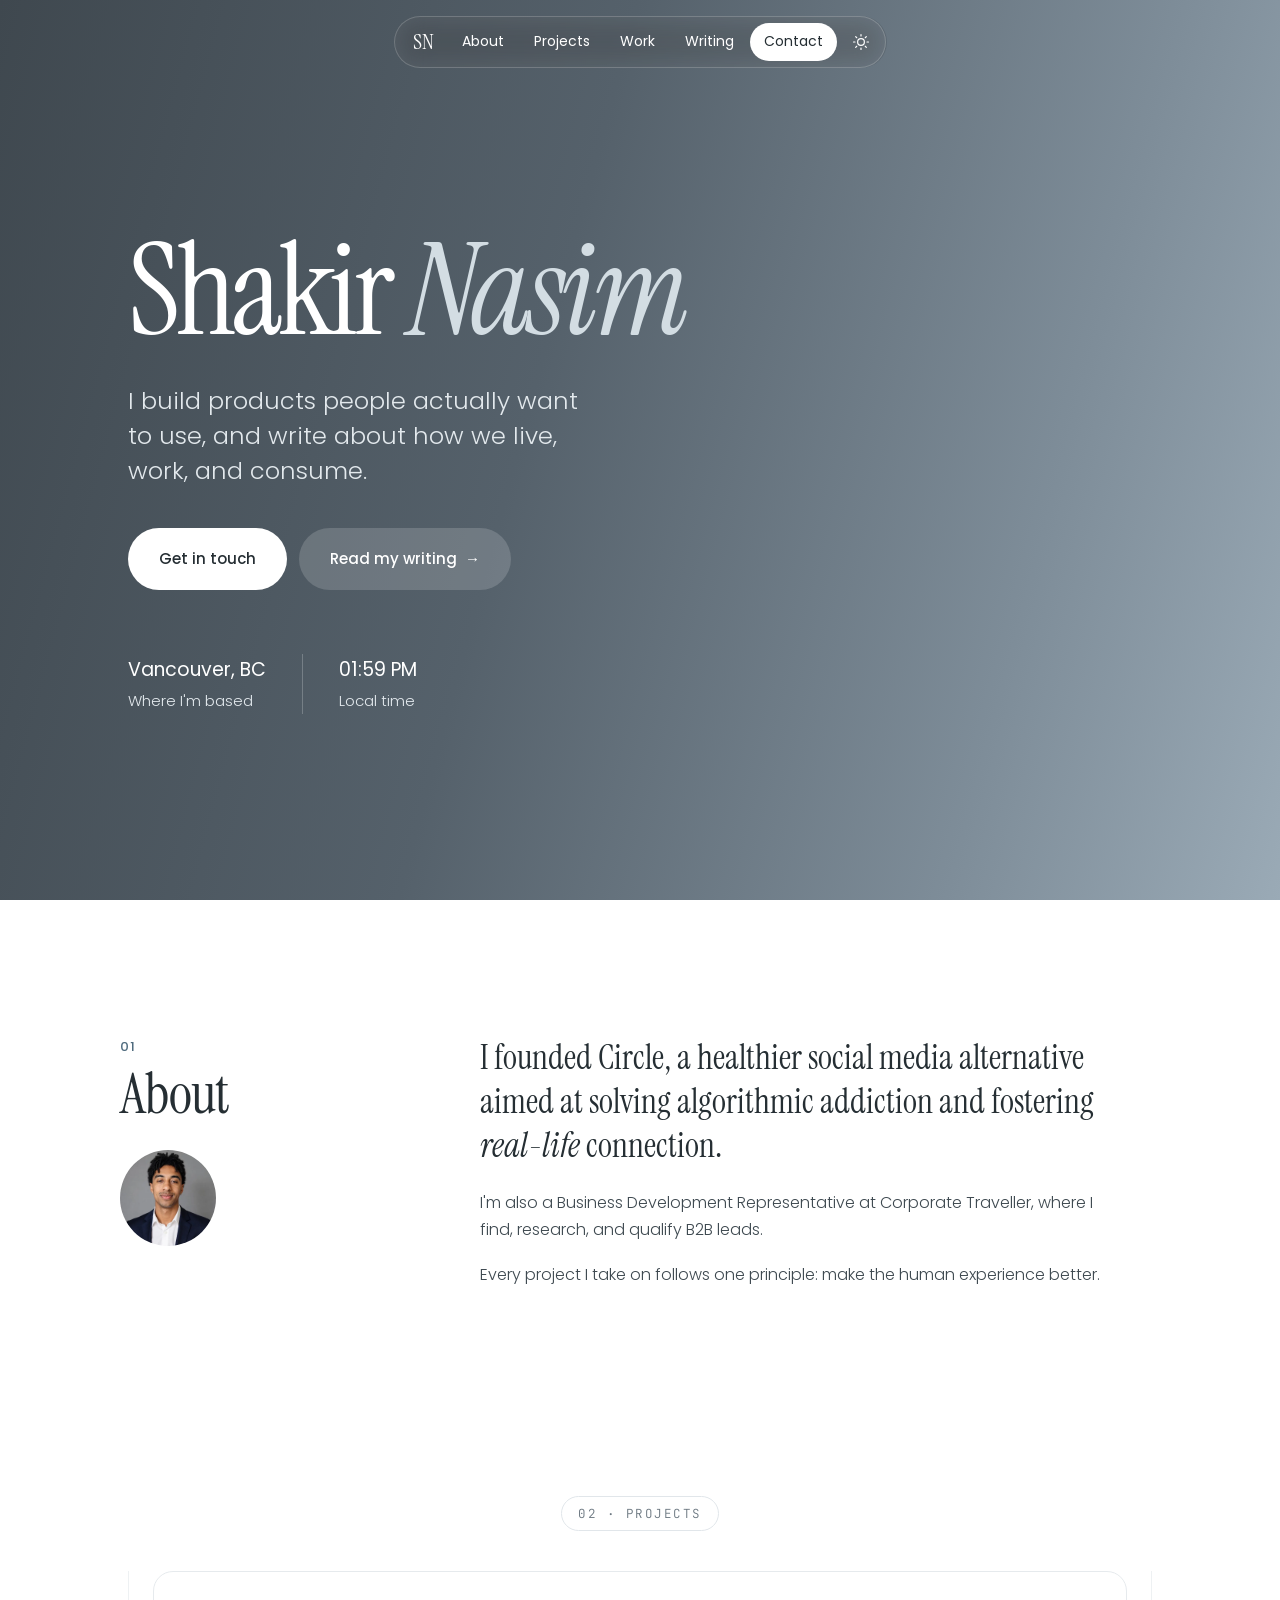
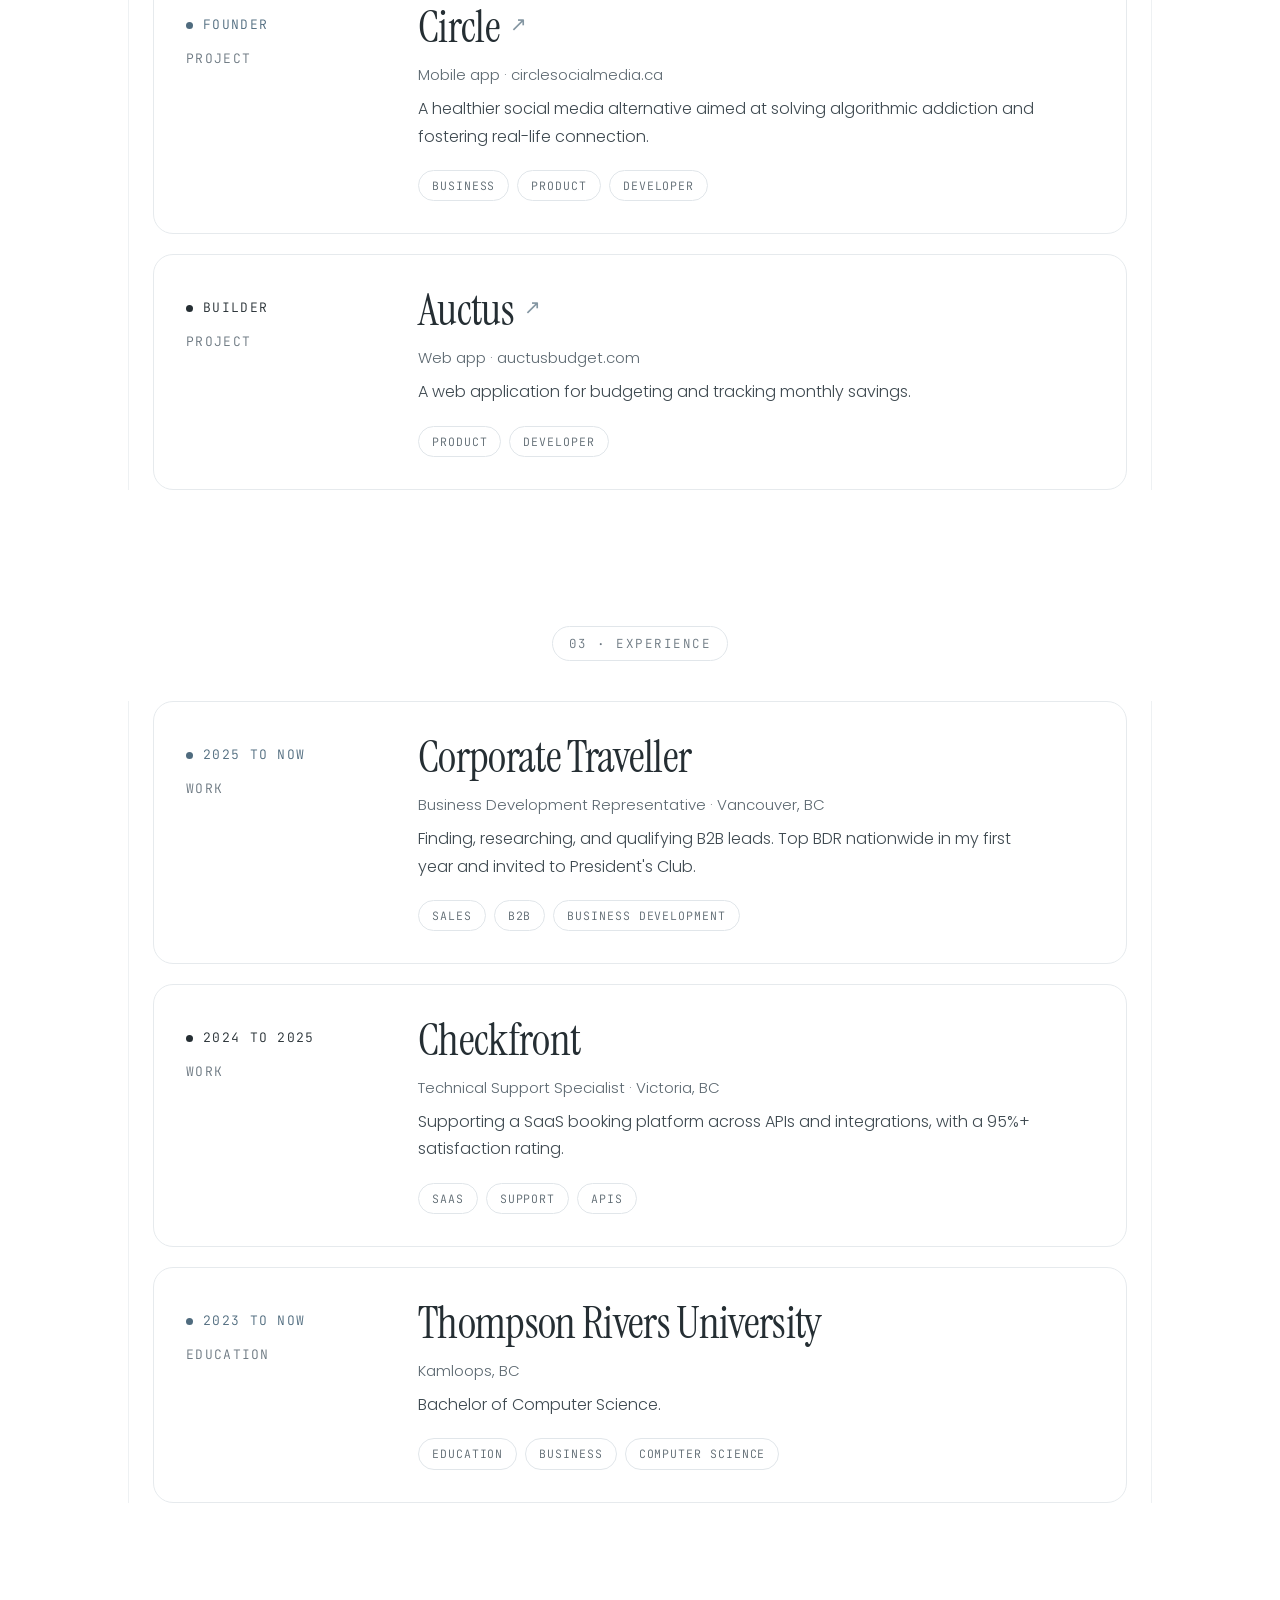
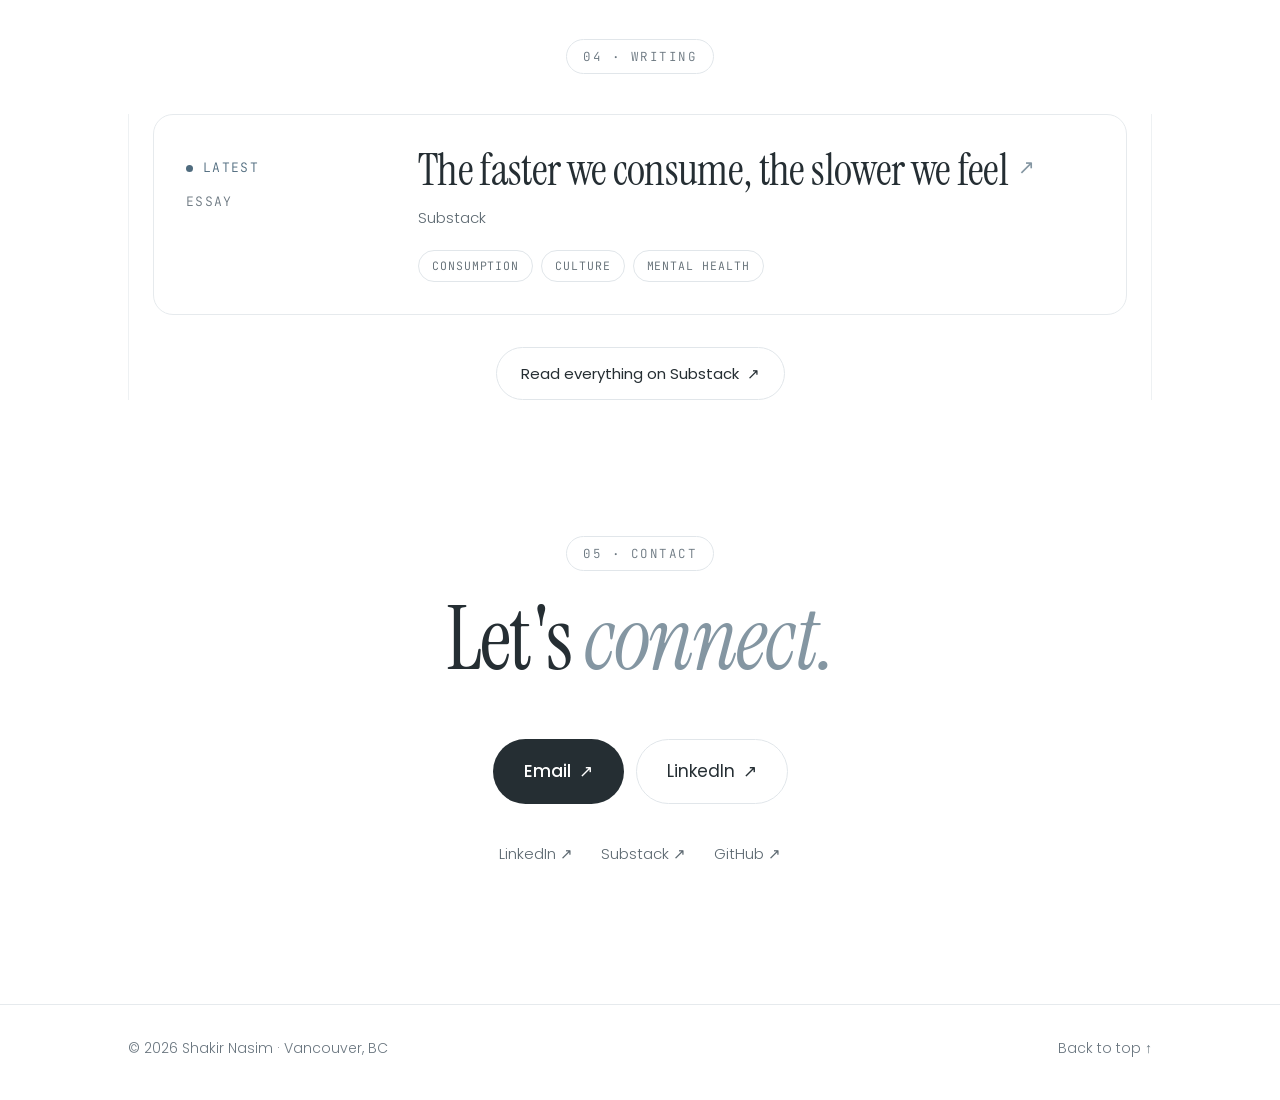
==== index.html @ 26e5ab6a "Restore original About layout and drop the Projects heading - About: small accent number, heading an" ====
<!doctype html>
<html lang="en">
<head>
  <meta charset="utf-8" />
  <meta name="viewport" content="width=device-width, initial-scale=1" />
  <title>Shakir Nasim</title>
  <meta name="description" content="Shakir Nasim — founder of Circle, based in Vancouver, BC. Building products, writing about modern life." />
  <meta name="theme-color" content="#3F484F" media="(prefers-color-scheme: light)" />
  <meta name="theme-color" content="#3F484F" media="(prefers-color-scheme: dark)" />
  <link rel="canonical" href="https://shakirnasim.com/" />

  <!-- Open Graph / social previews -->
  <meta property="og:type" content="website" />
  <meta property="og:url" content="https://shakirnasim.com/" />
  <meta property="og:title" content="Shakir Nasim" />
  <meta property="og:description" content="Founder of Circle, based in Vancouver, BC." />
  <meta property="og:image" content="https://shakirnasim.com/assets/shakir.jpg" />
  <meta name="twitter:card" content="summary" />

  <link rel="icon" href="favicon.svg" type="image/svg+xml" />
  <link rel="preconnect" href="https://fonts.googleapis.com" />
  <link rel="preconnect" href="https://fonts.gstatic.com" crossorigin />
  <link href="https://fonts.googleapis.com/css2?family=Instrument+Serif:ital@0;1&family=Poppins:wght@300;400;500;600&family=JetBrains+Mono:wght@400;500&display=swap" rel="stylesheet" />
  <link rel="stylesheet" href="styles.css?v=8" />

  <!-- Apply saved theme before paint to avoid a flash -->
  <script>
    try { var t = localStorage.getItem('theme'); if (t) document.documentElement.dataset.theme = t; } catch (e) {}
  </script>
</head>
<body>
  <a class="skip" href="#main">Skip to content</a>

  <header class="nav">
    <div class="nav__inner">
      <a class="nav__mark" href="#top" aria-label="Home">SN</a>
      <nav aria-label="Primary">
        <ul class="nav__links">
          <li><a href="#about">About</a></li>
          <li><a href="#projects">Projects</a></li>
          <li><a href="#work">Work</a></li>
          <li><a href="#writing">Writing</a></li>
          <li><a href="#contact">Contact</a></li>
        </ul>
      </nav>
      <button class="theme-toggle" type="button" aria-label="Toggle dark mode">
        <svg class="icon-sun" viewBox="0 0 24 24" aria-hidden="true"><circle cx="12" cy="12" r="4.5"/><path d="M12 2v2M12 20v2M4.9 4.9l1.4 1.4M17.7 17.7l1.4 1.4M2 12h2M20 12h2M4.9 19.1l1.4-1.4M17.7 6.3l1.4-1.4"/></svg>
        <svg class="icon-moon" viewBox="0 0 24 24" aria-hidden="true"><path d="M20.5 14.5A8.5 8.5 0 0 1 9.5 3.5a8.5 8.5 0 1 0 11 11Z"/></svg>
      </button>
    </div>
  </header>

  <main id="main">
    <!-- ───────────── Hero ───────────── -->
    <section class="hero" id="top">
      <div class="container">
        <h1 class="hero__title reveal">
          Shakir <em>Nasim</em>
        </h1>
        <p class="hero__lede reveal">
          I build products people actually want to use, and write about
          how we live, work, and consume.
        </p>
        <div class="hero__cta reveal">
          <a class="btn btn--hero" href="#contact">Get in touch</a>
          <a class="btn btn--hero-soft" href="#writing">Read my writing <span aria-hidden="true">→</span></a>
        </div>
        <dl class="stats reveal">
          <div class="stat">
            <dt class="stat__label">Where I'm based</dt>
            <dd class="stat__value">Vancouver, BC</dd>
          </div>
          <div class="stat">
            <dt class="stat__label">Local time</dt>
            <dd class="stat__value clock" data-tz="America/Vancouver">--:--</dd>
          </div>
        </dl>
      </div>
    </section>

    <!-- ───────────── About ───────────── -->
    <section class="section" id="about">
      <div class="container grid-2">
        <header class="section__head reveal">
          <span class="section__num">01</span>
          <h2 class="section__title">About</h2>
          <picture class="avatar">
            <source srcset="assets/shakir.webp" type="image/webp" />
            <img src="assets/shakir.jpg" width="500" height="500" alt="Portrait of Shakir Nasim" />
          </picture>
        </header>
        <div class="prose reveal">
          <p class="prose__lead">
            I founded Circle, a healthier social media alternative aimed at solving
            algorithmic addiction and fostering <em>real-life</em> connection.
          </p>
          <p>
            I'm also a Business Development Representative at Corporate Traveller,
            where I find, research, and qualify B2B leads.
          </p>
          <p>
            Every project I take on follows one principle: make the human
            experience better.
          </p>
        </div>
      </div>
    </section>

    <!-- ───────────── Projects ───────────── -->
    <section class="section" id="projects">
      <div class="container">
        <header class="section__top reveal">
          <span class="eyebrow">02 · Projects</span>
        </header>
        <ul class="rail cards">
          <li class="reveal">
            <a class="entry entry--link" href="https://circlesocialmedia.ca/" target="_blank" rel="noopener">
              <div class="entry__side">
                <span class="entry__mark is-current">Founder</span>
                <span class="entry__type">Project</span>
              </div>
              <div class="entry__main">
                <h3 class="entry__title">Circle <span class="entry__arrow" aria-hidden="true">↗</span></h3>
                <p class="entry__meta">Mobile app · circlesocialmedia.ca</p>
                <p class="entry__desc">A healthier social media alternative aimed at solving algorithmic addiction and fostering real-life connection.</p>
                <ul class="chips"><li>Business</li><li>Product</li><li>Developer</li></ul>
              </div>
            </a>
          </li>
          <li class="reveal">
            <a class="entry entry--link" href="https://auctusbudget.com/" target="_blank" rel="noopener">
              <div class="entry__side">
                <span class="entry__mark">Builder</span>
                <span class="entry__type">Project</span>
              </div>
              <div class="entry__main">
                <h3 class="entry__title">Auctus <span class="entry__arrow" aria-hidden="true">↗</span></h3>
                <p class="entry__meta">Web app · auctusbudget.com</p>
                <p class="entry__desc">A web application for budgeting and tracking monthly savings.</p>
                <ul class="chips"><li>Product</li><li>Developer</li></ul>
              </div>
            </a>
          </li>
        </ul>
      </div>
    </section>

    <!-- ───────────── Experience ───────────── -->
    <section class="section" id="work">
      <div class="container">
        <header class="section__top reveal">
          <span class="eyebrow">03 · Experience</span>
        </header>
        <ol class="rail cards">
          <li class="entry reveal">
            <div class="entry__side">
              <span class="entry__mark is-current">2025 to now</span>
              <span class="entry__type">Work</span>
            </div>
            <div class="entry__main">
              <h3 class="entry__title">Corporate Traveller</h3>
              <p class="entry__meta">Business Development Representative · Vancouver, BC</p>
              <p class="entry__desc">Finding, researching, and qualifying B2B leads. Top BDR nationwide in my first year and invited to President's Club.</p>
              <ul class="chips"><li>Sales</li><li>B2B</li><li>Business development</li></ul>
            </div>
          </li>
          <li class="entry reveal">
            <div class="entry__side">
              <span class="entry__mark">2024 to 2025</span>
              <span class="entry__type">Work</span>
            </div>
            <div class="entry__main">
              <h3 class="entry__title">Checkfront</h3>
              <p class="entry__meta">Technical Support Specialist · Victoria, BC</p>
              <p class="entry__desc">Supporting a SaaS booking platform across APIs and integrations, with a 95%+ satisfaction rating.</p>
              <ul class="chips"><li>SaaS</li><li>Support</li><li>APIs</li></ul>
            </div>
          </li>
          <li class="entry reveal">
            <div class="entry__side">
              <span class="entry__mark is-current">2023 to now</span>
              <span class="entry__type">Education</span>
            </div>
            <div class="entry__main">
              <h3 class="entry__title">Thompson Rivers University</h3>
              <p class="entry__meta">Kamloops, BC</p>
              <p class="entry__desc">Bachelor of Computer Science.</p>
              <ul class="chips"><li>Education</li><li>Business</li><li>Computer science</li></ul>
            </div>
          </li>
        </ol>
      </div>
    </section>

    <!-- ───────────── Writing ───────────── -->
    <section class="section" id="writing">
      <div class="container">
        <header class="section__top reveal">
          <span class="eyebrow">04 · Writing</span>
        </header>
        <!-- Add new Substack posts to the top of this list -->
        <ul class="rail cards">
          <li class="reveal">
            <a class="entry entry--link" href="https://shakirnasim.substack.com/p/how-overconsumption-is-killing-us" target="_blank" rel="noopener">
              <div class="entry__side">
                <span class="entry__mark is-current">Latest</span>
                <span class="entry__type">Essay</span>
              </div>
              <div class="entry__main">
                <h3 class="entry__title">The faster we consume, the slower we feel <span class="entry__arrow" aria-hidden="true">↗</span></h3>
                <p class="entry__meta">Substack</p>
                <ul class="chips"><li>Consumption</li><li>Culture</li><li>Mental health</li></ul>
              </div>
            </a>
          </li>
          <li class="cards__more reveal">
            <a class="btn btn--ghost" href="https://substack.com/@shakirnasim" target="_blank" rel="noopener">
              Read everything on Substack <span aria-hidden="true">↗</span>
            </a>
          </li>
        </ul>
      </div>
    </section>

    <!-- ───────────── Contact ───────────── -->
    <section class="section contact" id="contact">
      <div class="container">
        <header class="section__top reveal">
          <span class="eyebrow">05 · Contact</span>
          <h2 class="section__title">Let's <em>connect.</em></h2>
        </header>
        <div class="contact__cta reveal">
          <a class="btn btn--solid btn--lg" href="mailto:shak.nasim@gmail.com">Email <span aria-hidden="true">↗</span></a>
          <a class="btn btn--ghost btn--lg" href="https://www.linkedin.com/in/shakir-nasim-a272b7203/" target="_blank" rel="noopener">LinkedIn <span aria-hidden="true">↗</span></a>
        </div>
        <ul class="socials reveal">
          <li><a href="https://www.linkedin.com/in/shakir-nasim-a272b7203/" rel="me noopener" target="_blank">LinkedIn</a></li>
          <li><a href="https://substack.com/@shakirnasim" rel="me noopener" target="_blank">Substack</a></li>
          <li><a href="https://github.com/shakirnasim00" rel="me noopener" target="_blank">GitHub</a></li>
        </ul>
      </div>
    </section>
  </main>

  <footer class="footer">
    <div class="container footer__inner">
      <span>© <span class="year"></span> Shakir Nasim · Vancouver, BC</span>
      <a href="#top">Back to top ↑</a>
    </div>
  </footer>

  <script src="script.js?v=8" defer></script>
</body>
</html>
---- styles.css ----
/* ==========================================================================
   Design tokens: "Slate Mist"
   ========================================================================== */
:root {
  /* Light sections */
  --bg: #ffffff;
  --surface: #ffffff;
  --ink: #252e33;
  --body: #3e4950;
  --muted: #5c6870;
  --label: #6b7780;
  --accent: #4f6b7e;
  --tone: #8496a2;          /* heading second tone, arrows */
  --border: #e6eaed;
  --border-strong: #c9d2d8;
  --chip-border: #e1e6ea;
  --rule: #eef1f3;
  --on-ink: #ffffff;        /* text on solid ink buttons */
  --page-soft: #5c6870;     /* small text sitting directly on the page */

  /* Page + component surfaces */
  --page-bg: #ffffff;
  --page-grad: none;
  --hero-bg: var(--hero-grad);
  --card-bg: #ffffff;
  --card-blur: none;
  --pill-bg: transparent;
  --section-scrim: none;
  --footer-bg: transparent;
  --nav-bg: #ffffff;
  --nav-border: #e6eaed;
  --nav-link: #3e4950;
  --nav-hover: #eef1f3;
  --nav-active-bg: #252e33;
  --nav-active-ink: #ffffff;
  --nav-filter: none;
  --nav-shadow: 0 8px 30px -18px rgba(37, 46, 51, 0.35);

  /* Hero (same in both themes) */
  --hero-grad: linear-gradient(105deg, #3f484f 0%, #55616b 42%, #7e8d99 78%, #9aaab6 100%);
  --hero-ink: #ffffff;
  --hero-soft: #e3e9ed;
  --hero-tone: #d3dde3;
  --hero-line: rgba(255, 255, 255, 0.22);

  --serif: "Instrument Serif", "Iowan Old Style", Georgia, serif;
  --mono: "JetBrains Mono", ui-monospace, SFMono-Regular, Menlo, monospace;
  --sans: "Poppins", -apple-system, BlinkMacSystemFont, "Segoe UI", sans-serif;

  --max: 1120px;
  --rail: 1040px;
  --gutter: clamp(16px, 5vw, 48px);
  --pill: 999px;
  --ease: cubic-bezier(0.22, 1, 0.36, 1);

  color-scheme: light;
}

@media (prefers-color-scheme: dark) {
  :root:not([data-theme="light"]) {
    /* Dark: the hero gradient runs down the whole page; content sits on
       frosted slate panels so text keeps AA contrast over the light end. */
    --bg: #3f484f;
    --surface: #1a1f23;
    --ink: #ffffff;
    --body: #e3e9ed;
    --muted: #c9d3da;
    --label: #c9d3da;
    --accent: #bfd1de;
    --tone: #d3dde3;
    --border: rgba(255, 255, 255, 0.14);
    --border-strong: rgba(255, 255, 255, 0.32);
    --chip-border: rgba(255, 255, 255, 0.22);
    --rule: rgba(255, 255, 255, 0.1);
    --on-ink: #252e33;
    --page-soft: #ffffff;
    --page-bg: #3f484f;
    --page-grad: var(--hero-grad);
    --hero-bg: transparent;
    --card-bg: rgba(26, 31, 35, 0.62);
    --card-blur: blur(16px);
    --pill-bg: rgba(26, 31, 35, 0.5);
    --section-scrim: linear-gradient(105deg, rgba(26, 31, 35, 0) 15%, rgba(26, 31, 35, 0.45) 75%);
    --footer-bg: rgba(26, 31, 35, 0.62);
    --nav-bg: rgba(255, 255, 255, 0.07);
    --nav-border: rgba(255, 255, 255, 0.18);
    --nav-link: #ffffff;
    --nav-hover: rgba(255, 255, 255, 0.12);
    --nav-active-bg: #ffffff;
    --nav-active-ink: #252e33;
    --nav-filter: blur(14px) brightness(0.78);
    --nav-shadow: none;
    color-scheme: dark;
  }
}

:root[data-theme="dark"] {
  /* Dark: the hero gradient runs down the whole page; content sits on
     frosted slate panels so text keeps AA contrast over the light end. */
  --bg: #3f484f;
  --surface: #1a1f23;
  --ink: #ffffff;
  --body: #e3e9ed;
  --muted: #c9d3da;
  --label: #c9d3da;
  --accent: #bfd1de;
  --tone: #d3dde3;
  --border: rgba(255, 255, 255, 0.14);
  --border-strong: rgba(255, 255, 255, 0.32);
  --chip-border: rgba(255, 255, 255, 0.22);
  --rule: rgba(255, 255, 255, 0.1);
  --on-ink: #252e33;
  --page-soft: #ffffff;
  --page-bg: #3f484f;
  --page-grad: var(--hero-grad);
  --hero-bg: transparent;
  --card-bg: rgba(26, 31, 35, 0.62);
  --card-blur: blur(16px);
  --pill-bg: rgba(26, 31, 35, 0.5);
  --section-scrim: linear-gradient(105deg, rgba(26, 31, 35, 0) 15%, rgba(26, 31, 35, 0.45) 75%);
  --footer-bg: rgba(26, 31, 35, 0.62);
  --nav-bg: rgba(255, 255, 255, 0.07);
  --nav-border: rgba(255, 255, 255, 0.18);
  --nav-link: #ffffff;
  --nav-hover: rgba(255, 255, 255, 0.12);
  --nav-active-bg: #ffffff;
  --nav-active-ink: #252e33;
  --nav-filter: blur(14px) brightness(0.78);
  --nav-shadow: none;
  color-scheme: dark;
}

/* ==========================================================================
   Base
   ========================================================================== */
*, *::before, *::after { box-sizing: border-box; }

html {
  scroll-behavior: smooth;
  scroll-padding-top: 96px;
  -webkit-text-size-adjust: 100%;
}

html { background: var(--page-bg); }

body {
  margin: 0;
  background: transparent;
  color: var(--ink);
  font-family: var(--sans);
  font-size: 16px;
  font-weight: 300;
  line-height: 1.7;
  -webkit-font-smoothing: antialiased;
  text-rendering: optimizeLegibility;
  transition: background-color 0.4s var(--ease), color 0.4s var(--ease);
}

/* Fixed gradient layer behind the whole page (dark theme only) */
body::before {
  content: "";
  position: fixed;
  inset: 0;
  z-index: -1;
  background: var(--page-grad);
  pointer-events: none;
}

a { color: inherit; text-decoration: none; }
em { font-style: italic; }
h1, h2, h3 { margin: 0; font-weight: 400; }
p, dl, dd { margin: 0; }
ul, ol { list-style: none; margin: 0; padding: 0; }

::selection { background: var(--accent); color: #ffffff; }

:focus-visible {
  outline: 2px solid var(--accent);
  outline-offset: 3px;
  border-radius: 4px;
}

.container {
  width: 100%;
  max-width: var(--max);
  margin: 0 auto;
  padding: 0 var(--gutter);
}

.skip {
  position: absolute;
  left: 16px;
  top: -48px;
  padding: 8px 14px;
  background: var(--ink);
  color: var(--on-ink);
  border-radius: 8px;
  z-index: 200;
  transition: top 0.2s;
}
.skip:focus { top: 16px; }

/* ==========================================================================
   Navigation
   ========================================================================== */
.nav {
  position: fixed;
  top: 16px;
  left: 0;
  right: 0;
  z-index: 50;
  display: flex;
  justify-content: center;
  padding: 0 16px;
  pointer-events: none;
}

.nav__inner {
  pointer-events: auto;
  display: flex;
  align-items: center;
  gap: 6px;
  padding: 6px 6px 6px 18px;
  background: var(--nav-bg);
  border: 1px solid var(--nav-border);
  border-radius: var(--pill);
  box-shadow: var(--nav-shadow);
  backdrop-filter: var(--nav-filter);
  -webkit-backdrop-filter: var(--nav-filter);
  transition: background-color 0.4s var(--ease), border-color 0.4s var(--ease);
}

.nav__mark {
  font-family: var(--serif);
  font-size: 22px;
  letter-spacing: 0.02em;
  margin-right: 8px;
  color: var(--ink);
}

.nav__links { display: flex; gap: 2px; }

.nav__links a {
  display: block;
  padding: 7px 14px;
  font-size: 14px;
  font-weight: 400;
  color: var(--nav-link);
  border-radius: var(--pill);
  transition: color 0.25s var(--ease), background-color 0.25s var(--ease);
}
.nav__links a:hover { color: var(--ink); background: var(--nav-hover); }
.nav__links a.is-active { color: var(--nav-active-ink); background: var(--nav-active-bg); }

.theme-toggle {
  display: grid;
  place-items: center;
  width: 36px;
  height: 36px;
  border: 0;
  border-radius: 50%;
  background: transparent;
  color: var(--nav-link);
  cursor: pointer;
  transition: color 0.25s, background-color 0.25s;
}
.theme-toggle:hover { color: var(--ink); background: var(--nav-hover); }
.theme-toggle svg {
  width: 18px;
  height: 18px;
  fill: none;
  stroke: currentColor;
  stroke-width: 1.6;
  stroke-linecap: round;
  stroke-linejoin: round;
}
.icon-moon { display: none; }
:root[data-theme="dark"] .icon-sun { display: none; }
:root[data-theme="dark"] .icon-moon { display: block; }
@media (prefers-color-scheme: dark) {
  :root:not([data-theme="light"]) .icon-sun { display: none; }
  :root:not([data-theme="light"]) .icon-moon { display: block; }
}

/* Over the hero: translucent pill. The backdrop is dimmed slightly so the
   white links keep AA contrast over the lighter end of the gradient. */
.nav.is-on-hero .nav__inner {
  background: rgba(255, 255, 255, 0.07);
  border-color: rgba(255, 255, 255, 0.18);
  box-shadow: none;
  backdrop-filter: blur(14px) brightness(0.78);
  -webkit-backdrop-filter: blur(14px) brightness(0.78);
}
.nav.is-on-hero .nav__mark,
.nav.is-on-hero .theme-toggle { color: var(--hero-ink); }
.nav.is-on-hero .nav__links a { color: var(--hero-ink); }
.nav.is-on-hero .nav__links a:hover,
.nav.is-on-hero .theme-toggle:hover { background: rgba(255, 255, 255, 0.12); }
.nav.is-on-hero .nav__links a.is-active { background: #ffffff; color: #252e33; }

/* ==========================================================================
   Hero
   ========================================================================== */
.hero {
  min-height: 100svh;
  display: flex;
  align-items: center;
  padding: 140px 0 96px;
  background: var(--hero-bg);
  color: var(--hero-ink);
}

.hero__title {
  font-family: var(--serif);
  font-size: clamp(60px, 10vw, 148px);
  line-height: 0.95;
  letter-spacing: -0.035em;
  color: var(--hero-ink);
}
.hero__title em { color: var(--hero-tone); }

.hero__lede {
  margin-top: 32px;
  max-width: 30ch;
  font-size: clamp(20px, 2.1vw, 24px);
  line-height: 1.45;
  color: var(--hero-soft);
}

.hero__cta {
  display: flex;
  flex-wrap: wrap;
  gap: 12px;
  margin-top: 40px;
}

.stats {
  display: flex;
  flex-wrap: wrap;
  margin-top: 64px;
}
.stat {
  display: flex;
  flex-direction: column-reverse;   /* value above label */
  gap: 2px;
  padding-right: 36px;
}
.stat + .stat {
  padding-left: 36px;
  border-left: 1px solid var(--hero-line);
}
.stat__value {
  font-size: 19px;
  font-weight: 400;
  color: var(--hero-ink);
  font-variant-numeric: tabular-nums;
}
.stat__label { font-size: 15px; color: var(--hero-soft); }

/* ==========================================================================
   Buttons
   ========================================================================== */
.btn {
  display: inline-flex;
  align-items: center;
  gap: 8px;
  padding: 13px 24px;
  font-size: 15px;
  font-weight: 400;
  border: 1px solid transparent;
  border-radius: var(--pill);
  transition: transform 0.4s var(--ease), background-color 0.3s, border-color 0.3s, color 0.3s;
}
.btn:hover { transform: translateY(-1px); }
.btn:active { transform: none; }

.btn--hero {
  padding: 17px 30px;
  background: #ffffff;
  color: #252e33;
  font-weight: 500;
}
.btn--hero-soft {
  padding: 17px 30px;
  background: rgba(255, 255, 255, 0.16);
  color: #ffffff;
  font-weight: 500;
}
.btn--hero-soft:hover { background: rgba(255, 255, 255, 0.24); }

.btn--solid { background: var(--ink); color: var(--on-ink); font-weight: 500; }
.btn--ghost { background: var(--pill-bg); border-color: var(--chip-border); color: var(--ink); }
.btn--ghost:hover { border-color: var(--border-strong); }
.btn--lg { padding: 17px 30px; font-size: 17px; }

/* ==========================================================================
   Sections
   ========================================================================== */
.section { padding: clamp(88px, 12vw, 136px) 0 0; }
.section:last-child { padding-bottom: clamp(88px, 12vw, 136px); }

.section__top {
  text-align: center;
  margin-bottom: clamp(36px, 5vw, 56px);
}

.eyebrow {
  display: inline-block;
  padding: 6px 16px;
  font-family: var(--mono);
  font-size: 12.5px;
  letter-spacing: 0.12em;
  text-transform: uppercase;
  color: var(--label);
  background: var(--pill-bg);
  border: 1px solid var(--chip-border);
  border-radius: var(--pill);
}

.section__top:has(> .eyebrow:only-child) { margin-bottom: clamp(28px, 4vw, 40px); }

.section__title {
  margin-top: 24px;
  font-family: var(--serif);
  font-size: clamp(48px, 7.5vw, 88px);
  line-height: 1;
  letter-spacing: -0.02em;
  color: var(--ink);
}
.section__title em { color: var(--tone); }

/* Centered column with faint side rules */
.rail {
  max-width: var(--rail);
  margin: 0 auto;
  padding: 0 24px;
  border-left: 1px solid var(--rule);
  border-right: 1px solid var(--rule);
}
.cards { display: grid; gap: 20px; }
.cards__more { display: flex; justify-content: center; padding-top: 12px; }

/* Card */
.entry {
  display: grid;
  grid-template-columns: 200px 1fr;
  gap: 32px;
  padding: 32px;
  background: var(--card-bg);
  backdrop-filter: var(--card-blur);
  -webkit-backdrop-filter: var(--card-blur);
  border: 1px solid var(--border);
  border-radius: 20px;
  transition: border-color 0.3s var(--ease), transform 0.4s var(--ease), background-color 0.4s var(--ease);
}
.entry--link:hover { border-color: var(--border-strong); transform: translateY(-2px); }

.entry__side {
  display: flex;
  flex-direction: column;
  gap: 12px;
  padding-top: 10px;
  font-family: var(--mono);
  font-size: 13px;
  letter-spacing: 0.1em;
  text-transform: uppercase;
}
.entry__mark {
  display: inline-flex;
  align-items: center;
  gap: 10px;
  color: var(--ink);
}
.entry__mark::before {
  content: "";
  width: 7px;
  height: 7px;
  flex-shrink: 0;
  border-radius: 50%;
  background: currentColor;
}
.entry__mark.is-current { color: var(--accent); }
.entry__type { color: var(--label); }

.entry__title {
  font-family: var(--serif);
  font-size: clamp(32px, 4vw, 44px);
  line-height: 1.08;
  letter-spacing: -0.015em;
  color: var(--ink);
}
.entry__arrow {
  display: inline-block;
  margin-left: 4px;
  font-family: var(--sans);
  font-size: 0.45em;
  vertical-align: 0.55em;
  color: var(--tone);
  transition: transform 0.45s var(--ease);
}
.entry--link:hover .entry__arrow { transform: translate(3px, -3px); }
.entry__meta { margin-top: 10px; font-size: 15px; color: var(--muted); }
.entry__desc { margin-top: 8px; max-width: 62ch; color: var(--body); }

/* Outlined tag pills */
.chips {
  display: flex;
  flex-wrap: wrap;
  gap: 8px;
  margin-top: 20px;
}
.chips li {
  padding: 5px 13px;
  font-family: var(--mono);
  font-size: 11.5px;
  letter-spacing: 0.08em;
  text-transform: uppercase;
  color: var(--muted);
  border: 1px solid var(--chip-border);
  border-radius: var(--pill);
}

/* About: heading + photo on the left, story on the right */
.grid-2 {
  display: grid;
  grid-template-columns: minmax(200px, 1fr) 2.4fr;
  gap: clamp(32px, 6vw, 96px);
  max-width: calc(var(--rail) + 2 * var(--gutter));
}
.section__head {
  position: sticky;
  top: 110px;
  align-self: start;
}
.section__head .section__title { margin-top: 8px; font-size: clamp(40px, 4.5vw, 56px); }
.section__num {
  display: block;
  font-size: 13px;
  font-weight: 500;
  letter-spacing: 0.08em;
  color: var(--accent);
}
.avatar img {
  display: block;
  width: 96px;
  height: 96px;
  margin-top: 28px;
  border-radius: 50%;
  object-fit: cover;
  object-position: 50% 30%;
}
.prose { max-width: 62ch; }

/* Dark mode: the story sits straight on the gradient, so the light end is
   gently dimmed across the section (faded top and bottom, no visible edge)
   to keep the text at AA contrast. */
#about { position: relative; isolation: isolate; padding-bottom: 72px; }
#about::before {
  content: "";
  position: absolute;
  inset: 0;
  z-index: -1;
  background: var(--section-scrim);
  -webkit-mask-image: linear-gradient(to bottom, transparent, #000 35%, #000 70%, transparent);
  mask-image: linear-gradient(to bottom, transparent, #000 35%, #000 70%, transparent);
  pointer-events: none;
}
.prose p { color: var(--body); }
.prose p + p { margin-top: 1.1em; }
.prose__lead {
  font-family: var(--serif);
  font-size: clamp(26px, 3vw, 34px);
  line-height: 1.3;
  color: var(--ink) !important;
  margin-bottom: 0.6em;
}

/* Contact */
.contact__cta {
  display: flex;
  flex-wrap: wrap;
  justify-content: center;
  gap: 12px;
}
.socials {
  display: flex;
  flex-wrap: wrap;
  justify-content: center;
  gap: 8px 28px;
  margin-top: 36px;
}
.socials a { font-size: 15px; color: var(--page-soft); transition: color 0.25s; }
.socials a::after { content: " ↗"; }
.socials a:hover { color: var(--ink); }

/* Footer */
.footer {
  padding: 32px 0 40px;
  background: var(--footer-bg);
  backdrop-filter: var(--card-blur);
  -webkit-backdrop-filter: var(--card-blur);
  border-top: 1px solid var(--border);
  font-size: 14px;
  color: var(--label);
}
.footer__inner { display: flex; justify-content: space-between; gap: 16px; }
.footer a:hover { color: var(--ink); }

/* ==========================================================================
   Reveal-on-scroll
   ========================================================================== */
.js .reveal {
  opacity: 0;
  transform: translateY(18px);
  transition: opacity 0.9s var(--ease), transform 0.9s var(--ease);
  transition-delay: var(--delay, 0s);
}
.js .reveal.is-visible { opacity: 1; transform: none; }

/* ==========================================================================
   Responsive
   ========================================================================== */
@media (max-width: 820px) {
  .grid-2 { grid-template-columns: 1fr; }
  .section__head { position: static; }
  .entry { grid-template-columns: 1fr; gap: 14px; }
  .entry__side { flex-direction: row; flex-wrap: wrap; gap: 6px 20px; padding-top: 0; }
}

@media (max-width: 700px) {
  /* Narrow screens span the whole gradient, so keep the light end darker
     to hold AA contrast for the hero text. */
  :root { --hero-grad: linear-gradient(105deg, #3f484f 0%, #4b565f 50%, #58646e 100%); }
  .hero {
    min-height: 0;
    padding: 168px 0 72px;
  }
  .stats { margin-top: 48px; }
  .stat { padding-right: 24px; }
  .stat + .stat { padding-left: 24px; }
}

@media (max-width: 560px) {
  body { font-size: 15px; }
  /* Nav wraps: mark + toggle on top, links below */
  .nav__inner {
    flex-wrap: wrap;
    justify-content: space-between;
    width: 100%;
    max-width: 440px;
    padding: 6px 6px 8px 16px;
    border-radius: 24px;
  }
  .nav__inner > nav { order: 3; flex-basis: 100%; }
  .nav__links { justify-content: space-between; }
  .nav__links a { padding: 6px 10px; font-size: 13px; }
  .rail { padding: 0; border: 0; }
  .entry { padding: 24px; border-radius: 18px; }
  .btn--hero, .btn--hero-soft { padding: 15px 24px; }
  .footer__inner { flex-direction: column; }
}

@media (prefers-reduced-motion: reduce) {
  html { scroll-behavior: auto; }
  *, *::before, *::after {
    animation-duration: 0.01ms !important;
    animation-iteration-count: 1 !important;
    transition-duration: 0.01ms !important;
  }
  .js .reveal { opacity: 1; transform: none; }
}

/* 404 page */
.eyebrow--hero { color: var(--hero-soft); border-color: var(--hero-line); margin-bottom: 28px; }
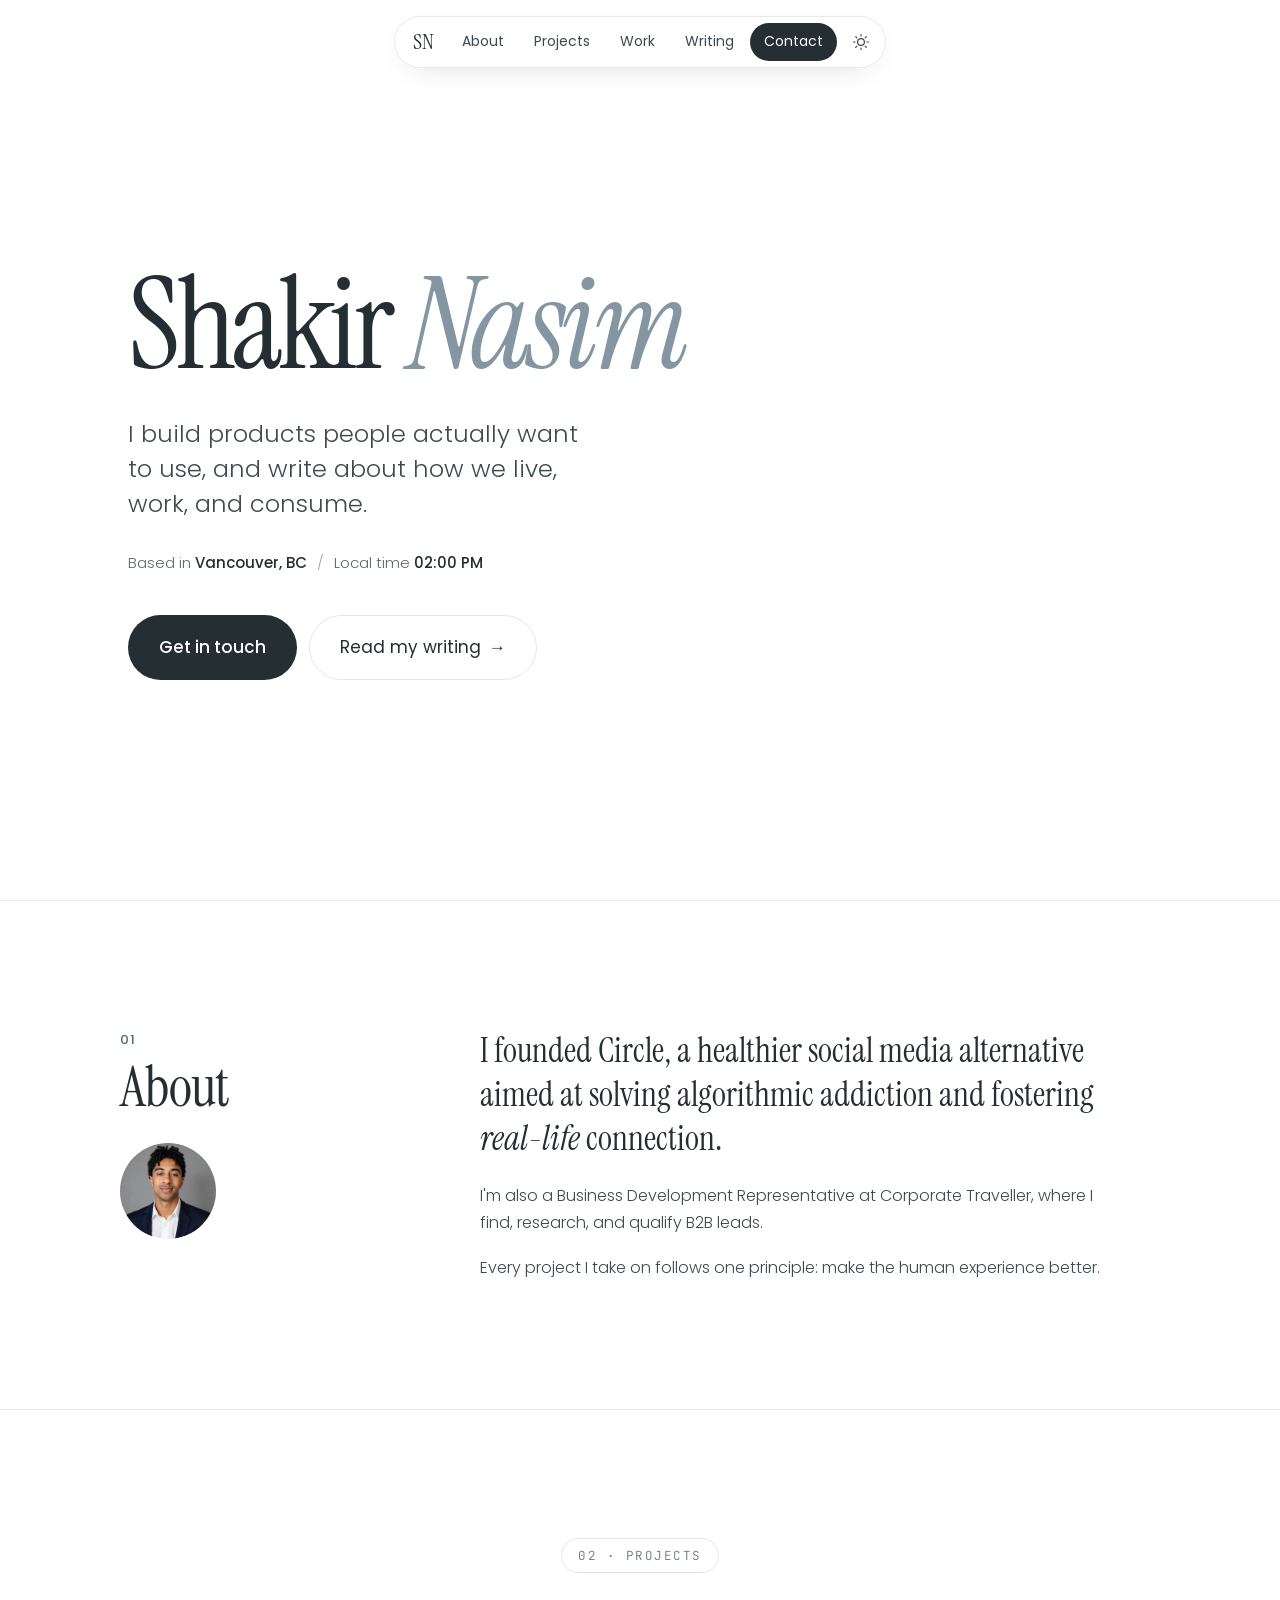
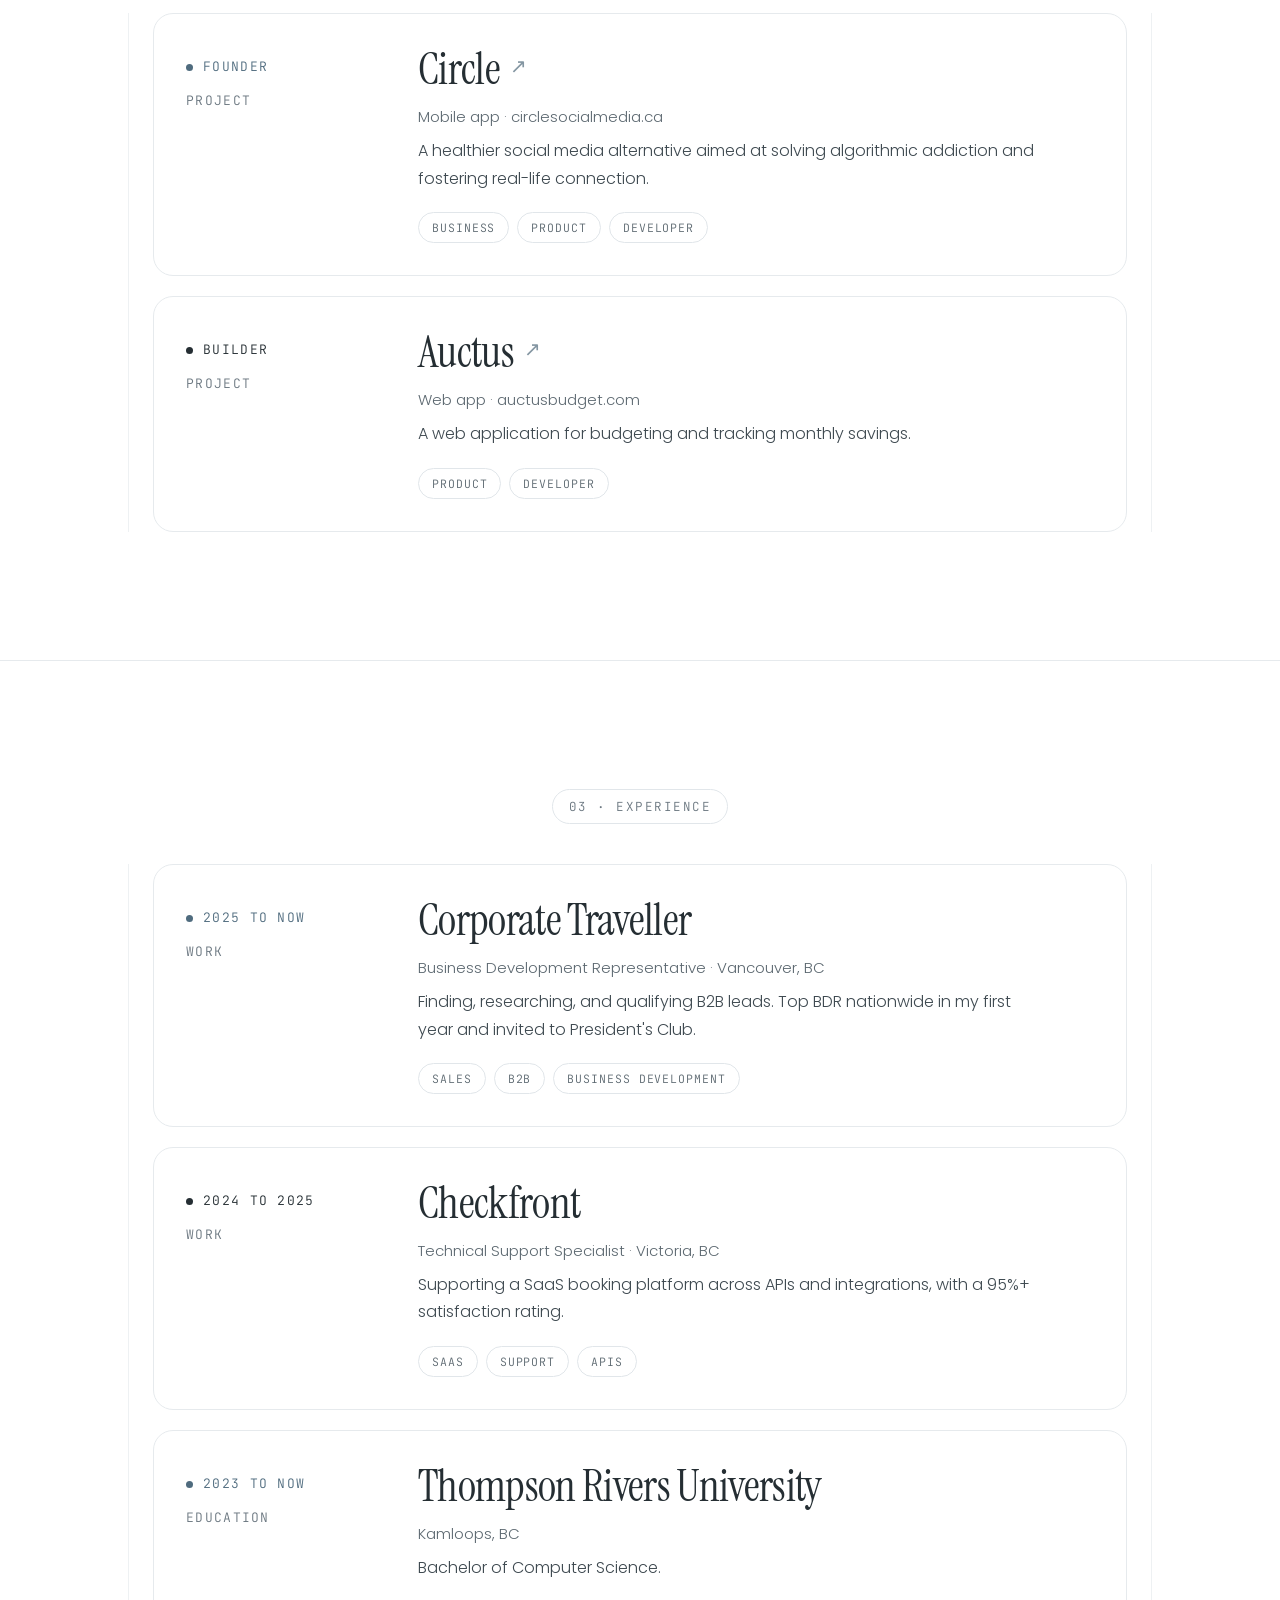
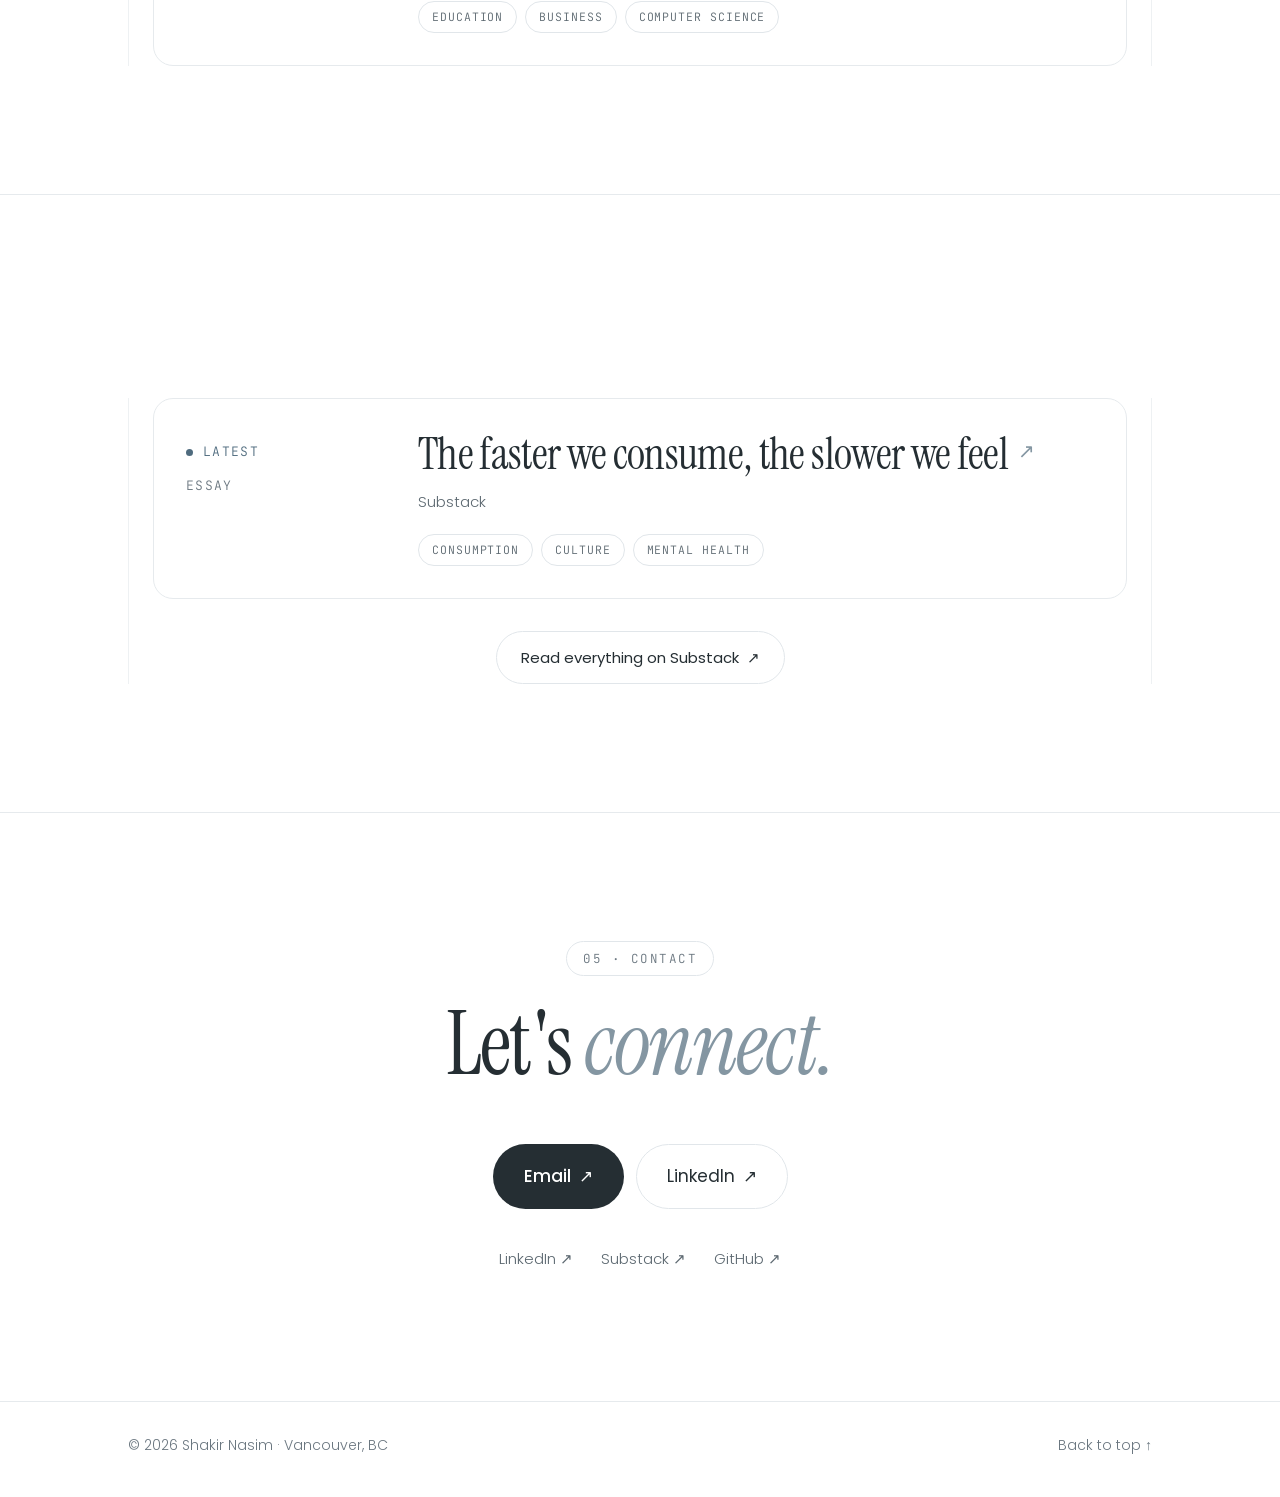
==== commit 12e55878: "One colour per theme, inline hero meta, section dividers; restore 404 - Light mode is white top to b" ====
--- a/index.html
+++ b/index.html
@@ -5,7 +5,7 @@
   <meta name="viewport" content="width=device-width, initial-scale=1" />
   <title>Shakir Nasim</title>
   <meta name="description" content="Shakir Nasim — founder of Circle, based in Vancouver, BC. Building products, writing about modern life." />
-  <meta name="theme-color" content="#3F484F" media="(prefers-color-scheme: light)" />
+  <meta name="theme-color" content="#ffffff" media="(prefers-color-scheme: light)" />
   <meta name="theme-color" content="#3F484F" media="(prefers-color-scheme: dark)" />
   <link rel="canonical" href="https://shakirnasim.com/" />
 
@@ -21,7 +21,7 @@
   <link rel="preconnect" href="https://fonts.googleapis.com" />
   <link rel="preconnect" href="https://fonts.gstatic.com" crossorigin />
   <link href="https://fonts.googleapis.com/css2?family=Instrument+Serif:ital@0;1&family=Poppins:wght@300;400;500;600&family=JetBrains+Mono:wght@400;500&display=swap" rel="stylesheet" />
-  <link rel="stylesheet" href="styles.css?v=8" />
+  <link rel="stylesheet" href="styles.css?v=9" />
 
   <!-- Apply saved theme before paint to avoid a flash -->
   <script>
@@ -61,20 +61,15 @@
           I build products people actually want to use, and write about
           how we live, work, and consume.
         </p>
+        <div class="hero__meta reveal">
+          <span>Based in <strong>Vancouver, BC</strong></span>
+          <span class="sep" aria-hidden="true">/</span>
+          <span>Local time <strong class="clock" data-tz="America/Vancouver">--:--</strong></span>
+        </div>
         <div class="hero__cta reveal">
-          <a class="btn btn--hero" href="#contact">Get in touch</a>
-          <a class="btn btn--hero-soft" href="#writing">Read my writing <span aria-hidden="true">→</span></a>
-        </div>
-        <dl class="stats reveal">
-          <div class="stat">
-            <dt class="stat__label">Where I'm based</dt>
-            <dd class="stat__value">Vancouver, BC</dd>
-          </div>
-          <div class="stat">
-            <dt class="stat__label">Local time</dt>
-            <dd class="stat__value clock" data-tz="America/Vancouver">--:--</dd>
-          </div>
-        </dl>
+          <a class="btn btn--solid btn--lg" href="#contact">Get in touch</a>
+          <a class="btn btn--ghost btn--lg" href="#writing">Read my writing <span aria-hidden="true">→</span></a>
+        </div>
       </div>
     </section>
 
@@ -249,6 +244,6 @@
     </div>
   </footer>
 
-  <script src="script.js?v=8" defer></script>
+  <script src="script.js?v=9" defer></script>
 </body>
 </html>
--- a/styles.css
+++ b/styles.css
@@ -21,7 +21,6 @@
   /* Page + component surfaces */
   --page-bg: #ffffff;
   --page-grad: none;
-  --hero-bg: var(--hero-grad);
   --card-bg: #ffffff;
   --card-blur: none;
   --pill-bg: transparent;
@@ -36,12 +35,8 @@
   --nav-filter: none;
   --nav-shadow: 0 8px 30px -18px rgba(37, 46, 51, 0.35);
 
-  /* Hero (same in both themes) */
+  /* Slate gradient used behind the whole page in dark mode */
   --hero-grad: linear-gradient(105deg, #3f484f 0%, #55616b 42%, #7e8d99 78%, #9aaab6 100%);
-  --hero-ink: #ffffff;
-  --hero-soft: #e3e9ed;
-  --hero-tone: #d3dde3;
-  --hero-line: rgba(255, 255, 255, 0.22);
 
   --serif: "Instrument Serif", "Iowan Old Style", Georgia, serif;
   --mono: "JetBrains Mono", ui-monospace, SFMono-Regular, Menlo, monospace;
@@ -58,7 +53,7 @@
 
 @media (prefers-color-scheme: dark) {
   :root:not([data-theme="light"]) {
-    /* Dark: the hero gradient runs down the whole page; content sits on
+    /* Dark: the slate gradient runs down the whole page; content sits on
        frosted slate panels so text keeps AA contrast over the light end. */
     --bg: #3f484f;
     --surface: #1a1f23;
@@ -76,7 +71,6 @@
     --page-soft: #ffffff;
     --page-bg: #3f484f;
     --page-grad: var(--hero-grad);
-    --hero-bg: transparent;
     --card-bg: rgba(26, 31, 35, 0.62);
     --card-blur: blur(16px);
     --pill-bg: rgba(26, 31, 35, 0.5);
@@ -95,7 +89,7 @@
 }
 
 :root[data-theme="dark"] {
-  /* Dark: the hero gradient runs down the whole page; content sits on
+  /* Dark: the slate gradient runs down the whole page; content sits on
      frosted slate panels so text keeps AA contrast over the light end. */
   --bg: #3f484f;
   --surface: #1a1f23;
@@ -113,7 +107,6 @@
   --page-soft: #ffffff;
   --page-bg: #3f484f;
   --page-grad: var(--hero-grad);
-  --hero-bg: transparent;
   --card-bg: rgba(26, 31, 35, 0.62);
   --card-blur: blur(16px);
   --pill-bg: rgba(26, 31, 35, 0.5);
@@ -282,22 +275,6 @@
   :root:not([data-theme="light"]) .icon-moon { display: block; }
 }
 
-/* Over the hero: translucent pill. The backdrop is dimmed slightly so the
-   white links keep AA contrast over the lighter end of the gradient. */
-.nav.is-on-hero .nav__inner {
-  background: rgba(255, 255, 255, 0.07);
-  border-color: rgba(255, 255, 255, 0.18);
-  box-shadow: none;
-  backdrop-filter: blur(14px) brightness(0.78);
-  -webkit-backdrop-filter: blur(14px) brightness(0.78);
-}
-.nav.is-on-hero .nav__mark,
-.nav.is-on-hero .theme-toggle { color: var(--hero-ink); }
-.nav.is-on-hero .nav__links a { color: var(--hero-ink); }
-.nav.is-on-hero .nav__links a:hover,
-.nav.is-on-hero .theme-toggle:hover { background: rgba(255, 255, 255, 0.12); }
-.nav.is-on-hero .nav__links a.is-active { background: #ffffff; color: #252e33; }
-
 /* ==========================================================================
    Hero
    ========================================================================== */
@@ -306,8 +283,6 @@
   display: flex;
   align-items: center;
   padding: 140px 0 96px;
-  background: var(--hero-bg);
-  color: var(--hero-ink);
 }
 
 .hero__title {
@@ -315,17 +290,29 @@
   font-size: clamp(60px, 10vw, 148px);
   line-height: 0.95;
   letter-spacing: -0.035em;
-  color: var(--hero-ink);
-}
-.hero__title em { color: var(--hero-tone); }
+  color: var(--ink);
+}
+.hero__title em { color: var(--tone); }
 
 .hero__lede {
   margin-top: 32px;
   max-width: 30ch;
   font-size: clamp(20px, 2.1vw, 24px);
   line-height: 1.45;
-  color: var(--hero-soft);
-}
+  color: var(--body);
+}
+
+.hero__meta {
+  display: flex;
+  flex-wrap: wrap;
+  align-items: center;
+  gap: 10px;
+  margin-top: 28px;
+  font-size: 15px;
+  color: var(--muted);
+}
+.hero__meta strong { font-weight: 500; color: var(--ink); font-variant-numeric: tabular-nums; }
+.hero__meta .sep { opacity: 0.6; }
 
 .hero__cta {
   display: flex;
@@ -333,29 +320,6 @@
   gap: 12px;
   margin-top: 40px;
 }
-
-.stats {
-  display: flex;
-  flex-wrap: wrap;
-  margin-top: 64px;
-}
-.stat {
-  display: flex;
-  flex-direction: column-reverse;   /* value above label */
-  gap: 2px;
-  padding-right: 36px;
-}
-.stat + .stat {
-  padding-left: 36px;
-  border-left: 1px solid var(--hero-line);
-}
-.stat__value {
-  font-size: 19px;
-  font-weight: 400;
-  color: var(--hero-ink);
-  font-variant-numeric: tabular-nums;
-}
-.stat__label { font-size: 15px; color: var(--hero-soft); }
 
 /* ==========================================================================
    Buttons
@@ -374,20 +338,6 @@
 .btn:hover { transform: translateY(-1px); }
 .btn:active { transform: none; }
 
-.btn--hero {
-  padding: 17px 30px;
-  background: #ffffff;
-  color: #252e33;
-  font-weight: 500;
-}
-.btn--hero-soft {
-  padding: 17px 30px;
-  background: rgba(255, 255, 255, 0.16);
-  color: #ffffff;
-  font-weight: 500;
-}
-.btn--hero-soft:hover { background: rgba(255, 255, 255, 0.24); }
-
 .btn--solid { background: var(--ink); color: var(--on-ink); font-weight: 500; }
 .btn--ghost { background: var(--pill-bg); border-color: var(--chip-border); color: var(--ink); }
 .btn--ghost:hover { border-color: var(--border-strong); }
@@ -396,8 +346,10 @@
 /* ==========================================================================
    Sections
    ========================================================================== */
-.section { padding: clamp(88px, 12vw, 136px) 0 0; }
-.section:last-child { padding-bottom: clamp(88px, 12vw, 136px); }
+.section {
+  padding: clamp(80px, 11vw, 128px) 0;
+  border-top: 1px solid var(--border);
+}
 
 .section__top {
   text-align: center;
@@ -554,7 +506,7 @@
 /* Dark mode: the story sits straight on the gradient, so the light end is
    gently dimmed across the section (faded top and bottom, no visible edge)
    to keep the text at AA contrast. */
-#about { position: relative; isolation: isolate; padding-bottom: 72px; }
+#about { position: relative; isolation: isolate; }
 #about::before {
   content: "";
   position: absolute;
@@ -629,15 +581,12 @@
 
 @media (max-width: 700px) {
   /* Narrow screens span the whole gradient, so keep the light end darker
-     to hold AA contrast for the hero text. */
+     to hold AA contrast for text in dark mode. */
   :root { --hero-grad: linear-gradient(105deg, #3f484f 0%, #4b565f 50%, #58646e 100%); }
   .hero {
     min-height: 0;
     padding: 168px 0 72px;
   }
-  .stats { margin-top: 48px; }
-  .stat { padding-right: 24px; }
-  .stat + .stat { padding-left: 24px; }
 }
 
 @media (max-width: 560px) {
@@ -656,8 +605,9 @@
   .nav__links a { padding: 6px 10px; font-size: 13px; }
   .rail { padding: 0; border: 0; }
   .entry { padding: 24px; border-radius: 18px; }
-  .btn--hero, .btn--hero-soft { padding: 15px 24px; }
   .footer__inner { flex-direction: column; }
+  .hero__meta { gap: 8px; font-size: 13.5px; }
+  .btn--lg { padding: 14px 22px; font-size: 15px; }
 }
 
 @media (prefers-reduced-motion: reduce) {
@@ -671,4 +621,4 @@
 }
 
 /* 404 page */
-.eyebrow--hero { color: var(--hero-soft); border-color: var(--hero-line); margin-bottom: 28px; }
+.hero .eyebrow { margin-bottom: 28px; }
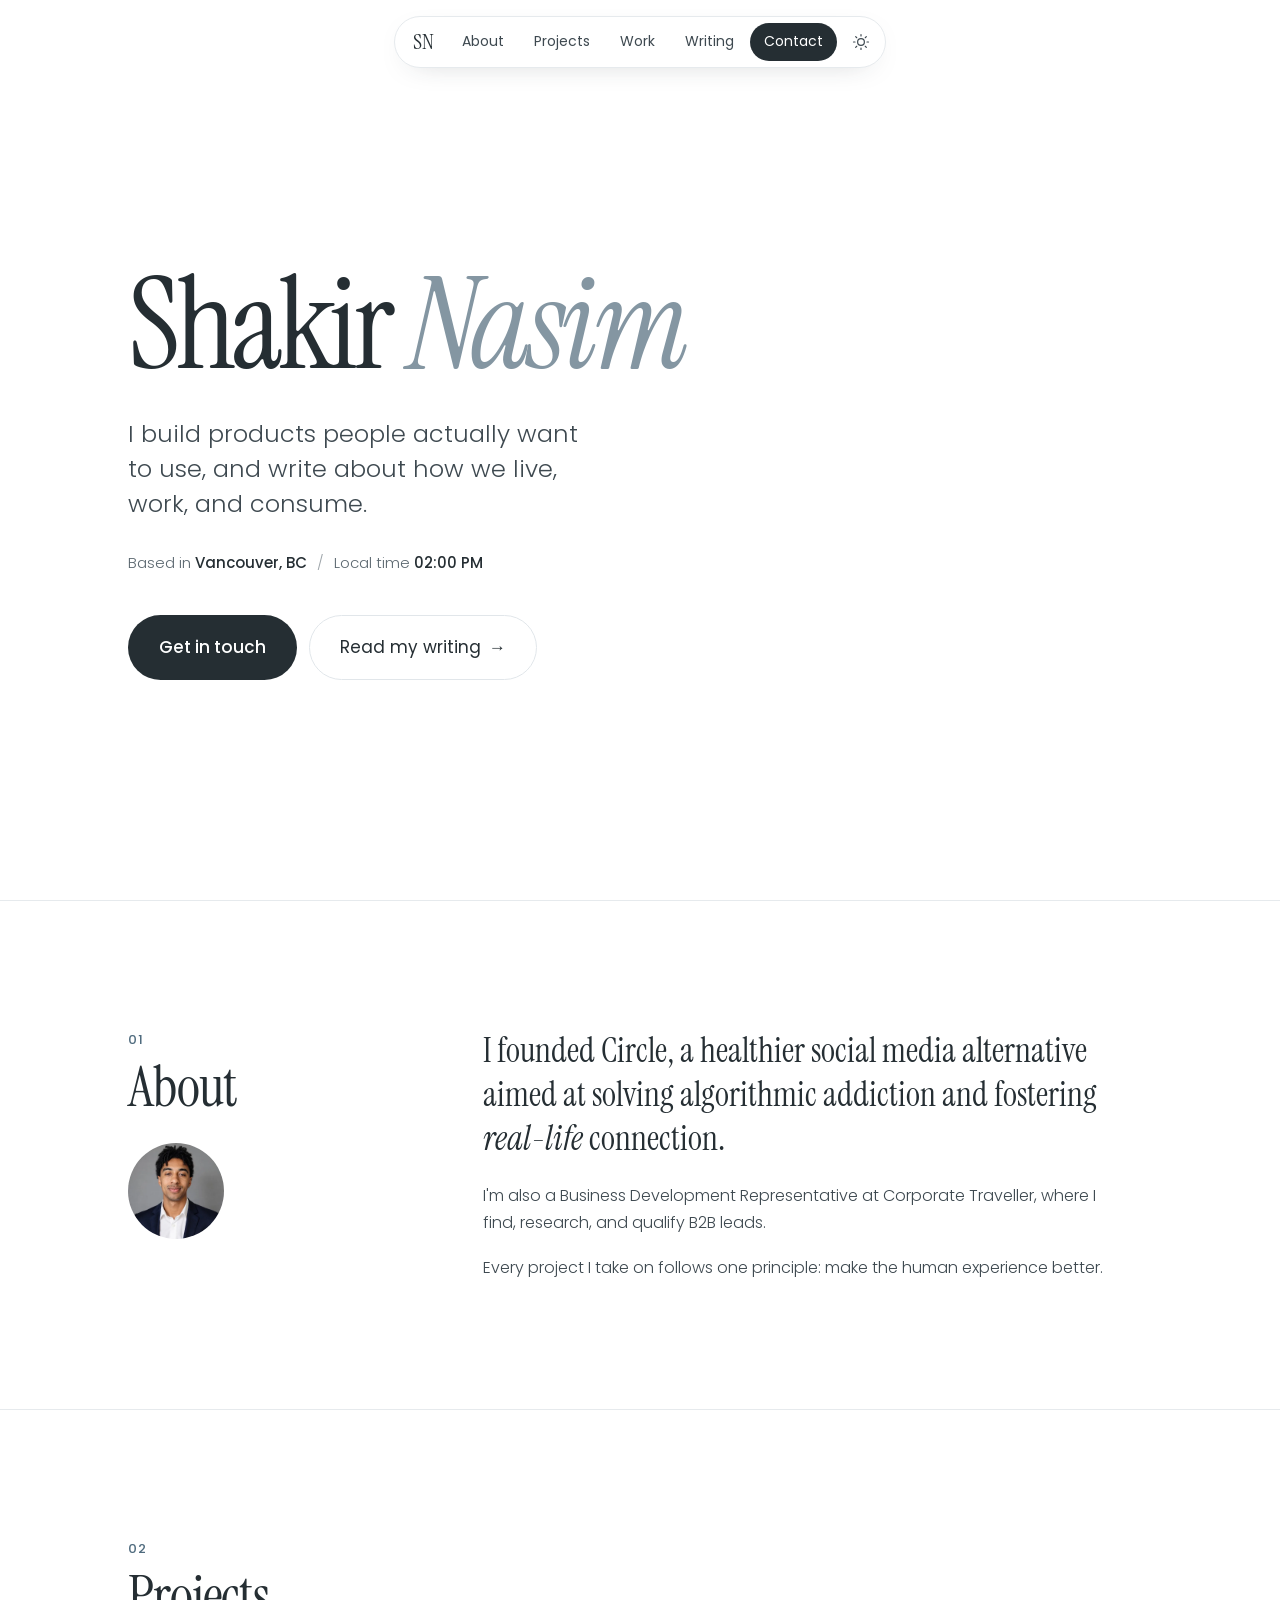
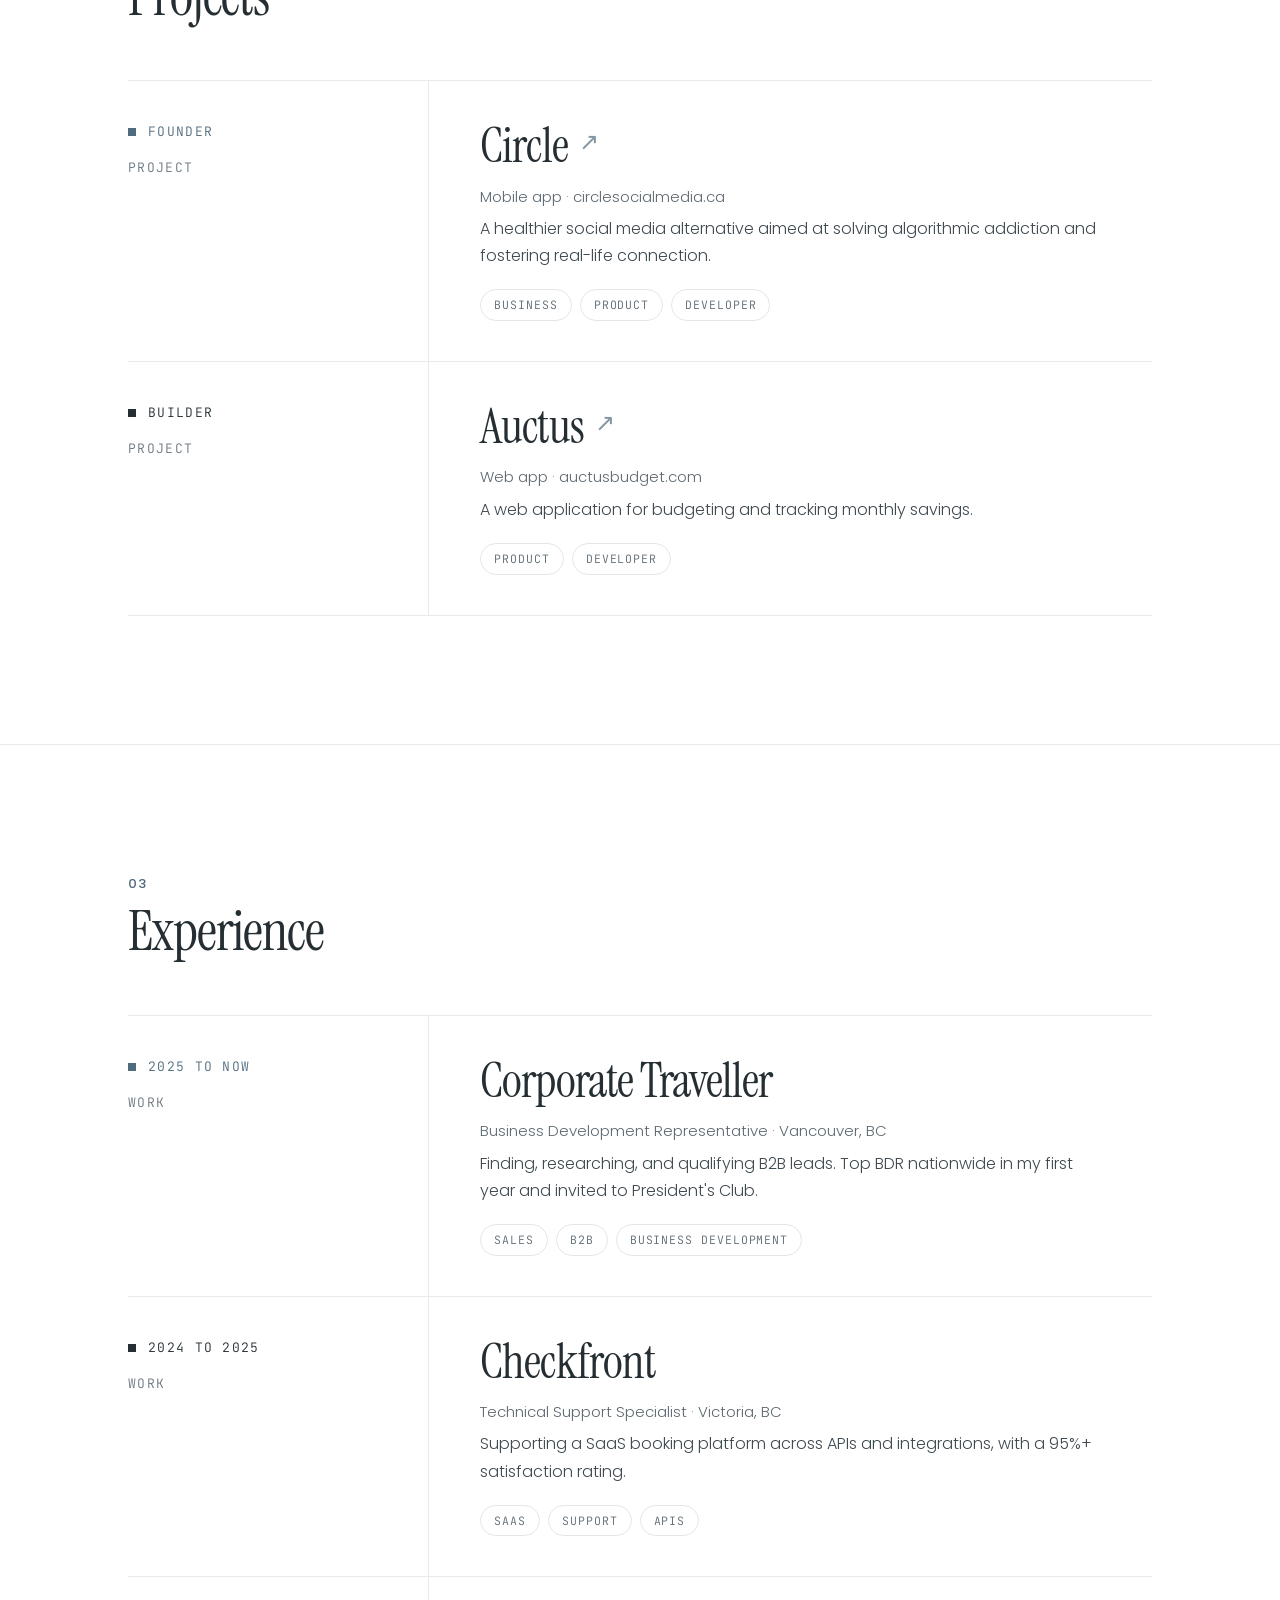
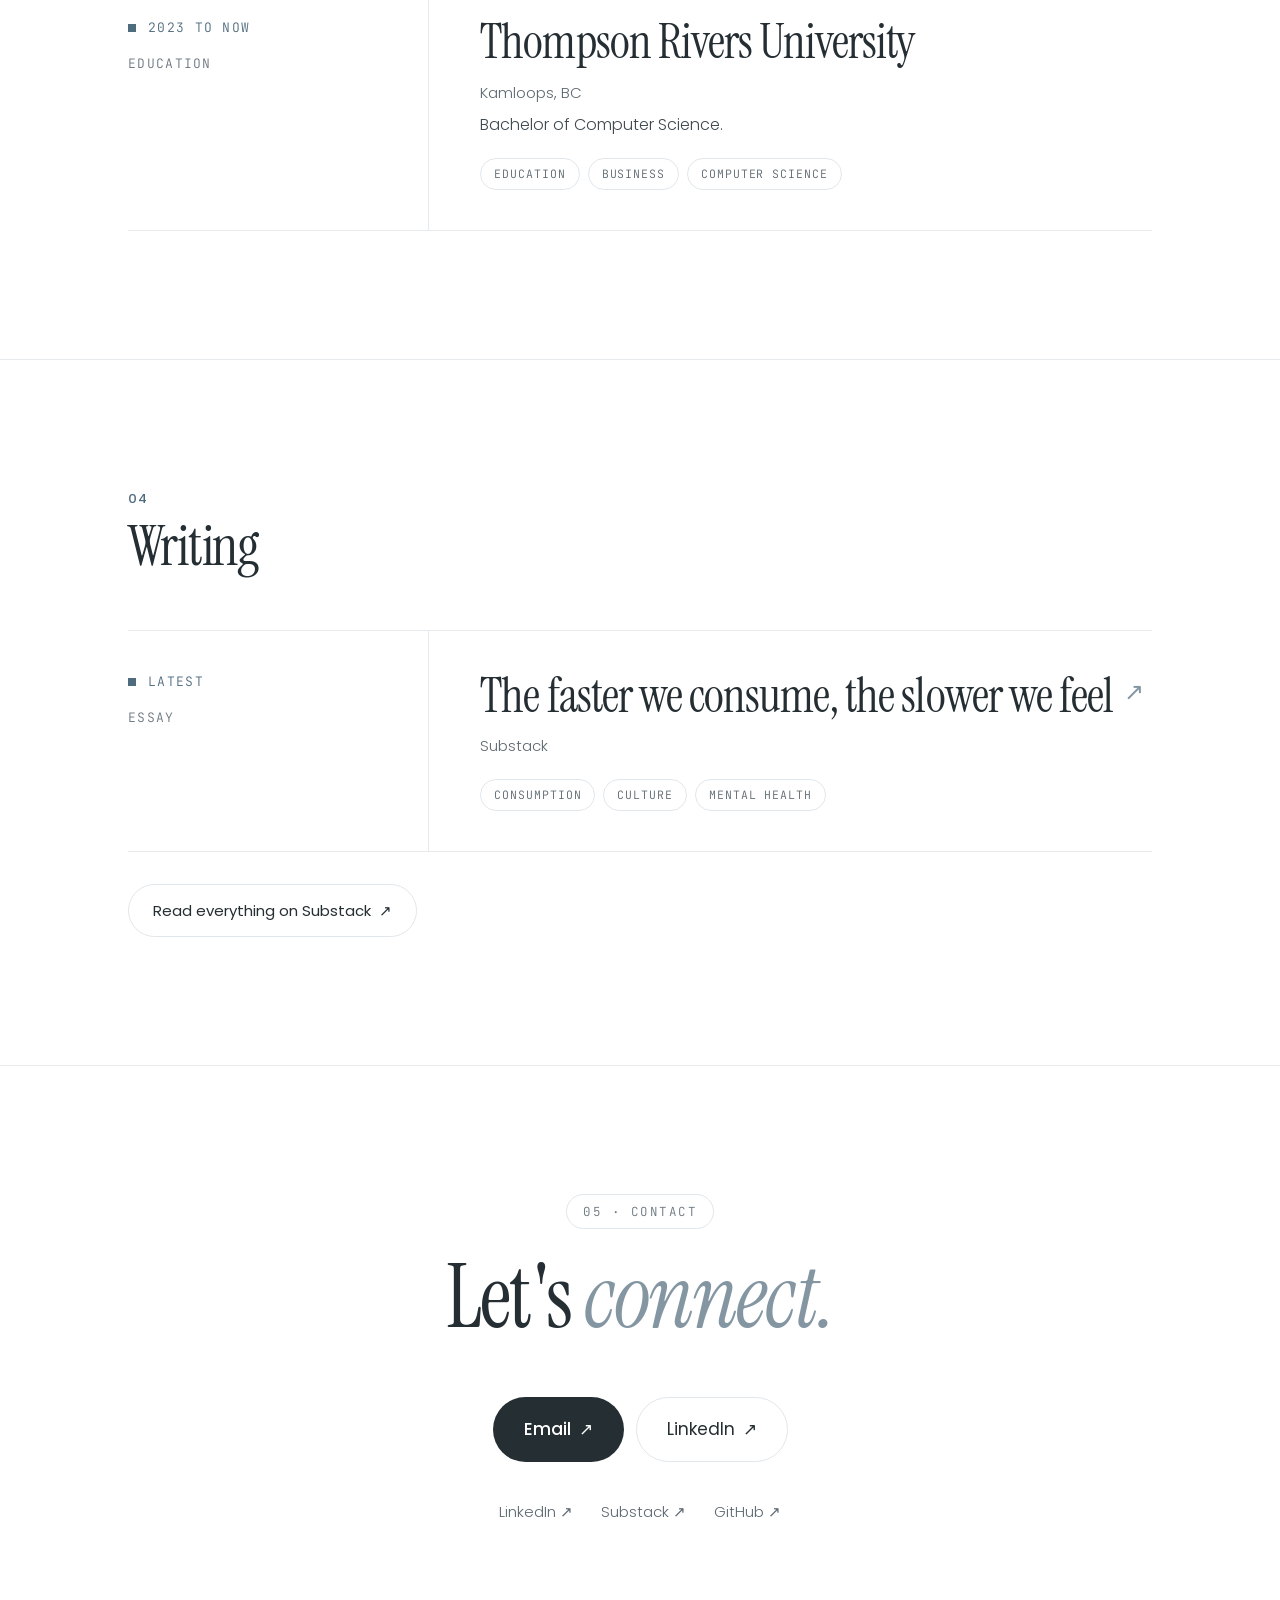
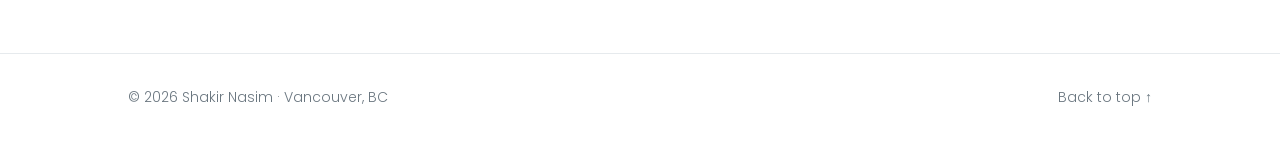
==== commit 8bd970a3: "Return Projects, Experience and Writing to the ledger layout - Left-aligned number + heading, then f" ====
--- a/index.html
+++ b/index.html
@@ -21,7 +21,7 @@
   <link rel="preconnect" href="https://fonts.googleapis.com" />
   <link rel="preconnect" href="https://fonts.gstatic.com" crossorigin />
   <link href="https://fonts.googleapis.com/css2?family=Instrument+Serif:ital@0;1&family=Poppins:wght@300;400;500;600&family=JetBrains+Mono:wght@400;500&display=swap" rel="stylesheet" />
-  <link rel="stylesheet" href="styles.css?v=9" />
+  <link rel="stylesheet" href="styles.css?v=10" />
 
   <!-- Apply saved theme before paint to avoid a flash -->
   <script>
@@ -104,10 +104,11 @@
     <!-- ───────────── Projects ───────────── -->
     <section class="section" id="projects">
       <div class="container">
-        <header class="section__top reveal">
-          <span class="eyebrow">02 · Projects</span>
-        </header>
-        <ul class="rail cards">
+        <header class="section__intro reveal">
+          <span class="section__num">02</span>
+          <h2 class="section__title">Projects</h2>
+        </header>
+        <ul class="ledger">
           <li class="reveal">
             <a class="entry entry--link" href="https://circlesocialmedia.ca/" target="_blank" rel="noopener">
               <div class="entry__side">
@@ -143,10 +144,11 @@
     <!-- ───────────── Experience ───────────── -->
     <section class="section" id="work">
       <div class="container">
-        <header class="section__top reveal">
-          <span class="eyebrow">03 · Experience</span>
-        </header>
-        <ol class="rail cards">
+        <header class="section__intro reveal">
+          <span class="section__num">03</span>
+          <h2 class="section__title">Experience</h2>
+        </header>
+        <ol class="ledger">
           <li class="entry reveal">
             <div class="entry__side">
               <span class="entry__mark is-current">2025 to now</span>
@@ -190,11 +192,12 @@
     <!-- ───────────── Writing ───────────── -->
     <section class="section" id="writing">
       <div class="container">
-        <header class="section__top reveal">
-          <span class="eyebrow">04 · Writing</span>
+        <header class="section__intro reveal">
+          <span class="section__num">04</span>
+          <h2 class="section__title">Writing</h2>
         </header>
         <!-- Add new Substack posts to the top of this list -->
-        <ul class="rail cards">
+        <ul class="ledger">
           <li class="reveal">
             <a class="entry entry--link" href="https://shakirnasim.substack.com/p/how-overconsumption-is-killing-us" target="_blank" rel="noopener">
               <div class="entry__side">
@@ -208,12 +211,10 @@
               </div>
             </a>
           </li>
-          <li class="cards__more reveal">
-            <a class="btn btn--ghost" href="https://substack.com/@shakirnasim" target="_blank" rel="noopener">
-              Read everything on Substack <span aria-hidden="true">↗</span>
-            </a>
-          </li>
-        </ul>
+        </ul>
+        <a class="btn btn--ghost ledger__more reveal" href="https://substack.com/@shakirnasim" target="_blank" rel="noopener">
+          Read everything on Substack <span aria-hidden="true">↗</span>
+        </a>
       </div>
     </section>
 
@@ -244,6 +245,6 @@
     </div>
   </footer>
 
-  <script src="script.js?v=9" defer></script>
+  <script src="script.js?v=10" defer></script>
 </body>
 </html>
--- a/styles.css
+++ b/styles.css
@@ -21,7 +21,6 @@
   /* Page + component surfaces */
   --page-bg: #ffffff;
   --page-grad: none;
-  --card-bg: #ffffff;
   --card-blur: none;
   --pill-bg: transparent;
   --section-scrim: none;
@@ -43,7 +42,6 @@
   --sans: "Poppins", -apple-system, BlinkMacSystemFont, "Segoe UI", sans-serif;
 
   --max: 1120px;
-  --rail: 1040px;
   --gutter: clamp(16px, 5vw, 48px);
   --pill: 999px;
   --ease: cubic-bezier(0.22, 1, 0.36, 1);
@@ -61,7 +59,7 @@
     --body: #e3e9ed;
     --muted: #c9d3da;
     --label: #c9d3da;
-    --accent: #bfd1de;
+    --accent: #d3e0e9;
     --tone: #d3dde3;
     --border: rgba(255, 255, 255, 0.14);
     --border-strong: rgba(255, 255, 255, 0.32);
@@ -71,10 +69,9 @@
     --page-soft: #ffffff;
     --page-bg: #3f484f;
     --page-grad: var(--hero-grad);
-    --card-bg: rgba(26, 31, 35, 0.62);
     --card-blur: blur(16px);
     --pill-bg: rgba(26, 31, 35, 0.5);
-    --section-scrim: linear-gradient(105deg, rgba(26, 31, 35, 0) 15%, rgba(26, 31, 35, 0.45) 75%);
+    --section-scrim: linear-gradient(105deg, rgba(26, 31, 35, 0) 5%, rgba(26, 31, 35, 0.55) 70%);
     --footer-bg: rgba(26, 31, 35, 0.62);
     --nav-bg: rgba(255, 255, 255, 0.07);
     --nav-border: rgba(255, 255, 255, 0.18);
@@ -97,7 +94,7 @@
   --body: #e3e9ed;
   --muted: #c9d3da;
   --label: #c9d3da;
-  --accent: #bfd1de;
+  --accent: #d3e0e9;
   --tone: #d3dde3;
   --border: rgba(255, 255, 255, 0.14);
   --border-strong: rgba(255, 255, 255, 0.32);
@@ -107,10 +104,9 @@
   --page-soft: #ffffff;
   --page-bg: #3f484f;
   --page-grad: var(--hero-grad);
-  --card-bg: rgba(26, 31, 35, 0.62);
   --card-blur: blur(16px);
   --pill-bg: rgba(26, 31, 35, 0.5);
-  --section-scrim: linear-gradient(105deg, rgba(26, 31, 35, 0) 15%, rgba(26, 31, 35, 0.45) 75%);
+  --section-scrim: linear-gradient(105deg, rgba(26, 31, 35, 0) 5%, rgba(26, 31, 35, 0.55) 70%);
   --footer-bg: rgba(26, 31, 35, 0.62);
   --nav-bg: rgba(255, 255, 255, 0.07);
   --nav-border: rgba(255, 255, 255, 0.18);
@@ -369,8 +365,6 @@
   border-radius: var(--pill);
 }
 
-.section__top:has(> .eyebrow:only-child) { margin-bottom: clamp(28px, 4vw, 40px); }
-
 .section__title {
   margin-top: 24px;
   font-family: var(--serif);
@@ -381,37 +375,28 @@
 }
 .section__title em { color: var(--tone); }
 
-/* Centered column with faint side rules */
-.rail {
-  max-width: var(--rail);
-  margin: 0 auto;
-  padding: 0 24px;
-  border-left: 1px solid var(--rule);
-  border-right: 1px solid var(--rule);
-}
-.cards { display: grid; gap: 20px; }
-.cards__more { display: flex; justify-content: center; padding-top: 12px; }
-
-/* Card */
+/* Left-aligned section heading (Projects, Experience, Writing) */
+.section__intro { margin-bottom: clamp(36px, 5vw, 56px); }
+.section__intro .section__title { margin-top: 8px; font-size: clamp(40px, 4.5vw, 56px); }
+
+/* Ledger: full-width rows on a hairline grid */
+.ledger {
+  border-top: 1px solid var(--border);
+  border-bottom: 1px solid var(--border);
+}
+.ledger > li + li { border-top: 1px solid var(--border); }
+.ledger__more { margin-top: 32px; }
+
 .entry {
   display: grid;
-  grid-template-columns: 200px 1fr;
-  gap: 32px;
-  padding: 32px;
-  background: var(--card-bg);
-  backdrop-filter: var(--card-blur);
-  -webkit-backdrop-filter: var(--card-blur);
-  border: 1px solid var(--border);
-  border-radius: 20px;
-  transition: border-color 0.3s var(--ease), transform 0.4s var(--ease), background-color 0.4s var(--ease);
-}
-.entry--link:hover { border-color: var(--border-strong); transform: translateY(-2px); }
-
+  grid-template-columns: minmax(180px, 1fr) 2.4fr;
+}
 .entry__side {
   display: flex;
   flex-direction: column;
-  gap: 12px;
-  padding-top: 10px;
+  gap: 14px;
+  padding: 40px 24px 40px 0;
+  border-right: 1px solid var(--border);
   font-family: var(--mono);
   font-size: 13px;
   letter-spacing: 0.1em;
@@ -420,39 +405,41 @@
 .entry__mark {
   display: inline-flex;
   align-items: center;
-  gap: 10px;
+  gap: 12px;
   color: var(--ink);
 }
 .entry__mark::before {
   content: "";
-  width: 7px;
-  height: 7px;
+  width: 8px;
+  height: 8px;
   flex-shrink: 0;
-  border-radius: 50%;
   background: currentColor;
 }
 .entry__mark.is-current { color: var(--accent); }
 .entry__type { color: var(--label); }
 
+.entry__main { padding: 40px 0 40px clamp(24px, 4vw, 56px); }
 .entry__title {
   font-family: var(--serif);
-  font-size: clamp(32px, 4vw, 44px);
-  line-height: 1.08;
-  letter-spacing: -0.015em;
+  font-size: clamp(32px, 4vw, 48px);
+  line-height: 1.05;
+  letter-spacing: -0.02em;
   color: var(--ink);
+  transition: color 0.3s;
 }
 .entry__arrow {
   display: inline-block;
   margin-left: 4px;
   font-family: var(--sans);
-  font-size: 0.45em;
-  vertical-align: 0.55em;
+  font-size: 0.5em;
+  vertical-align: 0.5em;
   color: var(--tone);
-  transition: transform 0.45s var(--ease);
-}
-.entry--link:hover .entry__arrow { transform: translate(3px, -3px); }
-.entry__meta { margin-top: 10px; font-size: 15px; color: var(--muted); }
-.entry__desc { margin-top: 8px; max-width: 62ch; color: var(--body); }
+  transition: transform 0.45s var(--ease), color 0.3s;
+}
+.entry--link:hover .entry__title { color: var(--accent); }
+.entry--link:hover .entry__arrow { color: var(--accent); transform: translate(3px, -3px); }
+.entry__meta { margin-top: 12px; font-size: 15px; color: var(--muted); }
+.entry__desc { margin-top: 6px; max-width: 62ch; color: var(--body); }
 
 /* Outlined tag pills */
 .chips {
@@ -477,7 +464,6 @@
   display: grid;
   grid-template-columns: minmax(200px, 1fr) 2.4fr;
   gap: clamp(32px, 6vw, 96px);
-  max-width: calc(var(--rail) + 2 * var(--gutter));
 }
 .section__head {
   position: sticky;
@@ -503,18 +489,16 @@
 }
 .prose { max-width: 62ch; }
 
-/* Dark mode: the story sits straight on the gradient, so the light end is
-   gently dimmed across the section (faded top and bottom, no visible edge)
-   to keep the text at AA contrast. */
-#about { position: relative; isolation: isolate; }
-#about::before {
+/* Dark mode: text sits straight on the gradient, so each section dims the
+   light end a little. It stops at the section's divider line, so there's no
+   visible edge, and keeps text at AA contrast. */
+.section { position: relative; isolation: isolate; }
+.section::before {
   content: "";
   position: absolute;
   inset: 0;
   z-index: -1;
   background: var(--section-scrim);
-  -webkit-mask-image: linear-gradient(to bottom, transparent, #000 35%, #000 70%, transparent);
-  mask-image: linear-gradient(to bottom, transparent, #000 35%, #000 70%, transparent);
   pointer-events: none;
 }
 .prose p { color: var(--body); }
@@ -575,8 +559,15 @@
 @media (max-width: 820px) {
   .grid-2 { grid-template-columns: 1fr; }
   .section__head { position: static; }
-  .entry { grid-template-columns: 1fr; gap: 14px; }
-  .entry__side { flex-direction: row; flex-wrap: wrap; gap: 6px 20px; padding-top: 0; }
+  .entry { grid-template-columns: 1fr; }
+  .entry__side {
+    flex-direction: row;
+    flex-wrap: wrap;
+    gap: 8px 20px;
+    padding: 28px 0 0;
+    border-right: 0;
+  }
+  .entry__main { padding: 16px 0 28px; }
 }
 
 @media (max-width: 700px) {
@@ -603,8 +594,6 @@
   .nav__inner > nav { order: 3; flex-basis: 100%; }
   .nav__links { justify-content: space-between; }
   .nav__links a { padding: 6px 10px; font-size: 13px; }
-  .rail { padding: 0; border: 0; }
-  .entry { padding: 24px; border-radius: 18px; }
   .footer__inner { flex-direction: column; }
   .hero__meta { gap: 8px; font-size: 13.5px; }
   .btn--lg { padding: 14px 22px; font-size: 15px; }
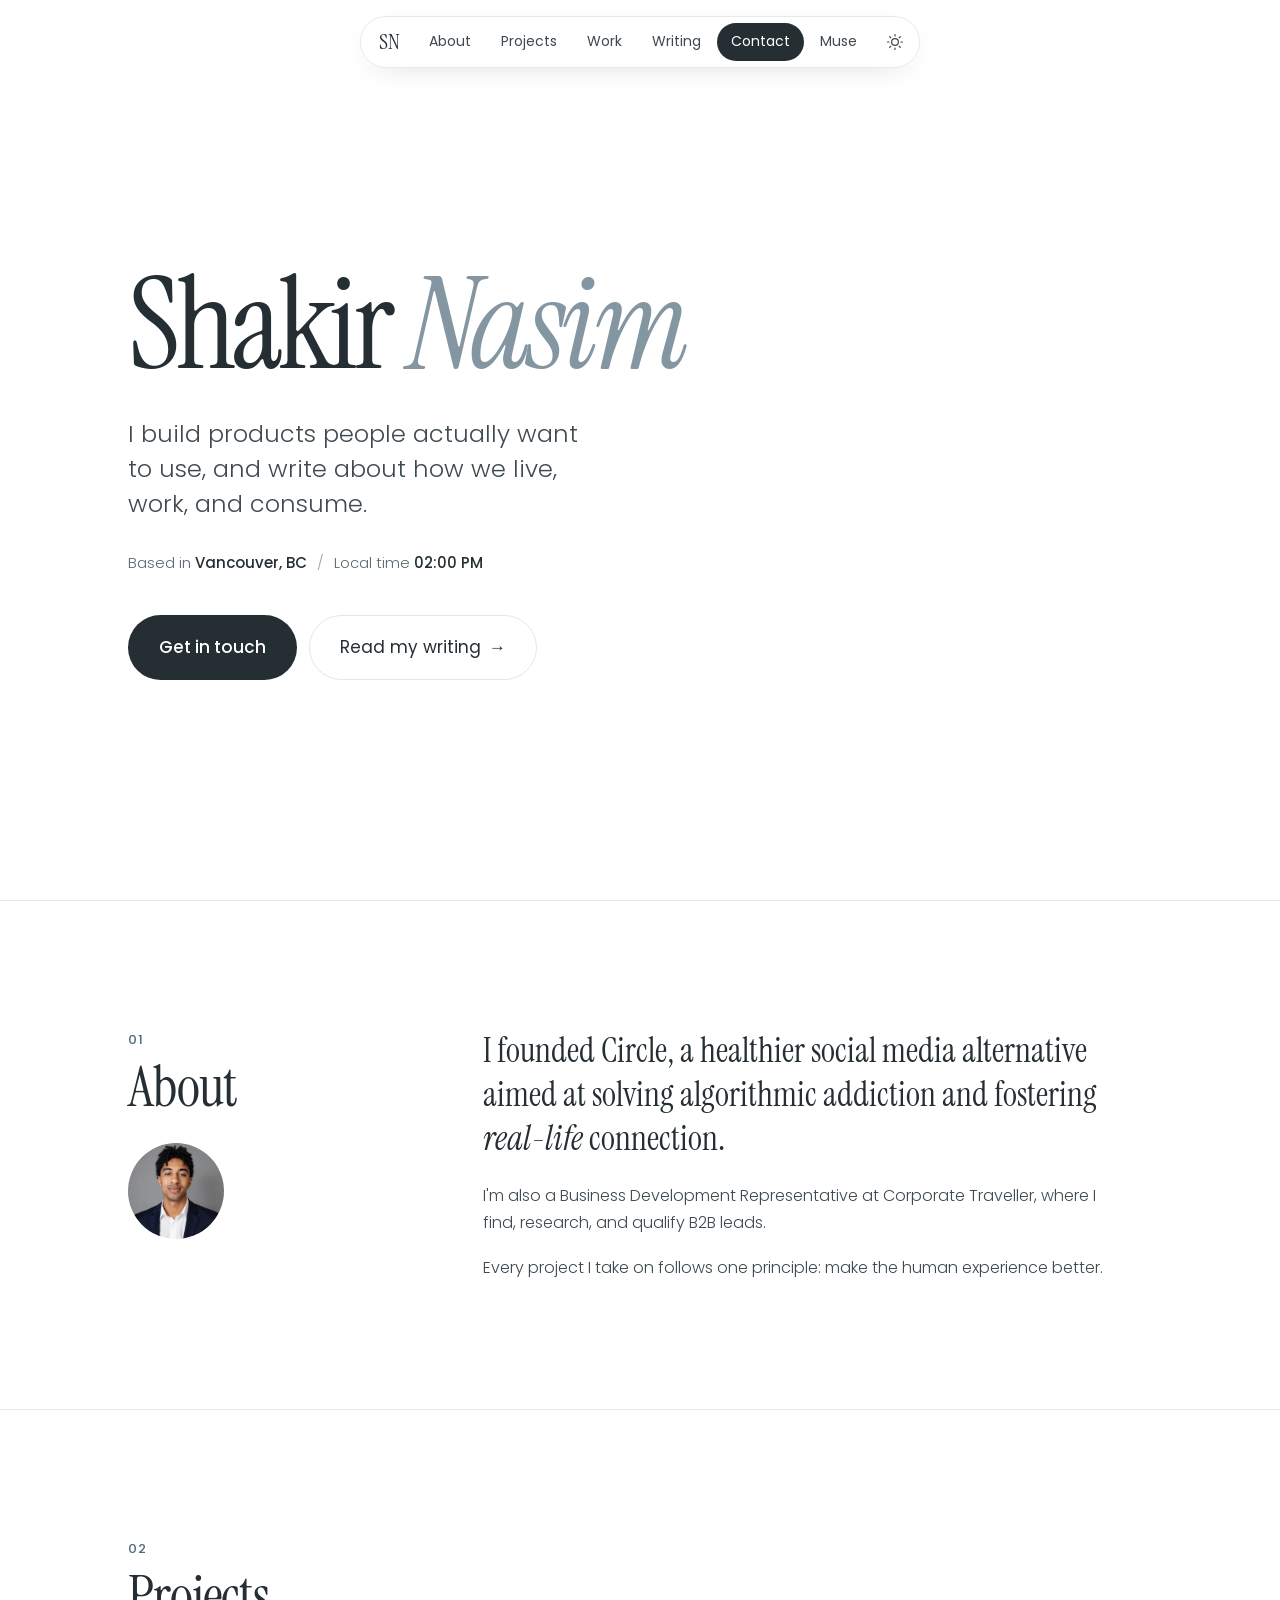
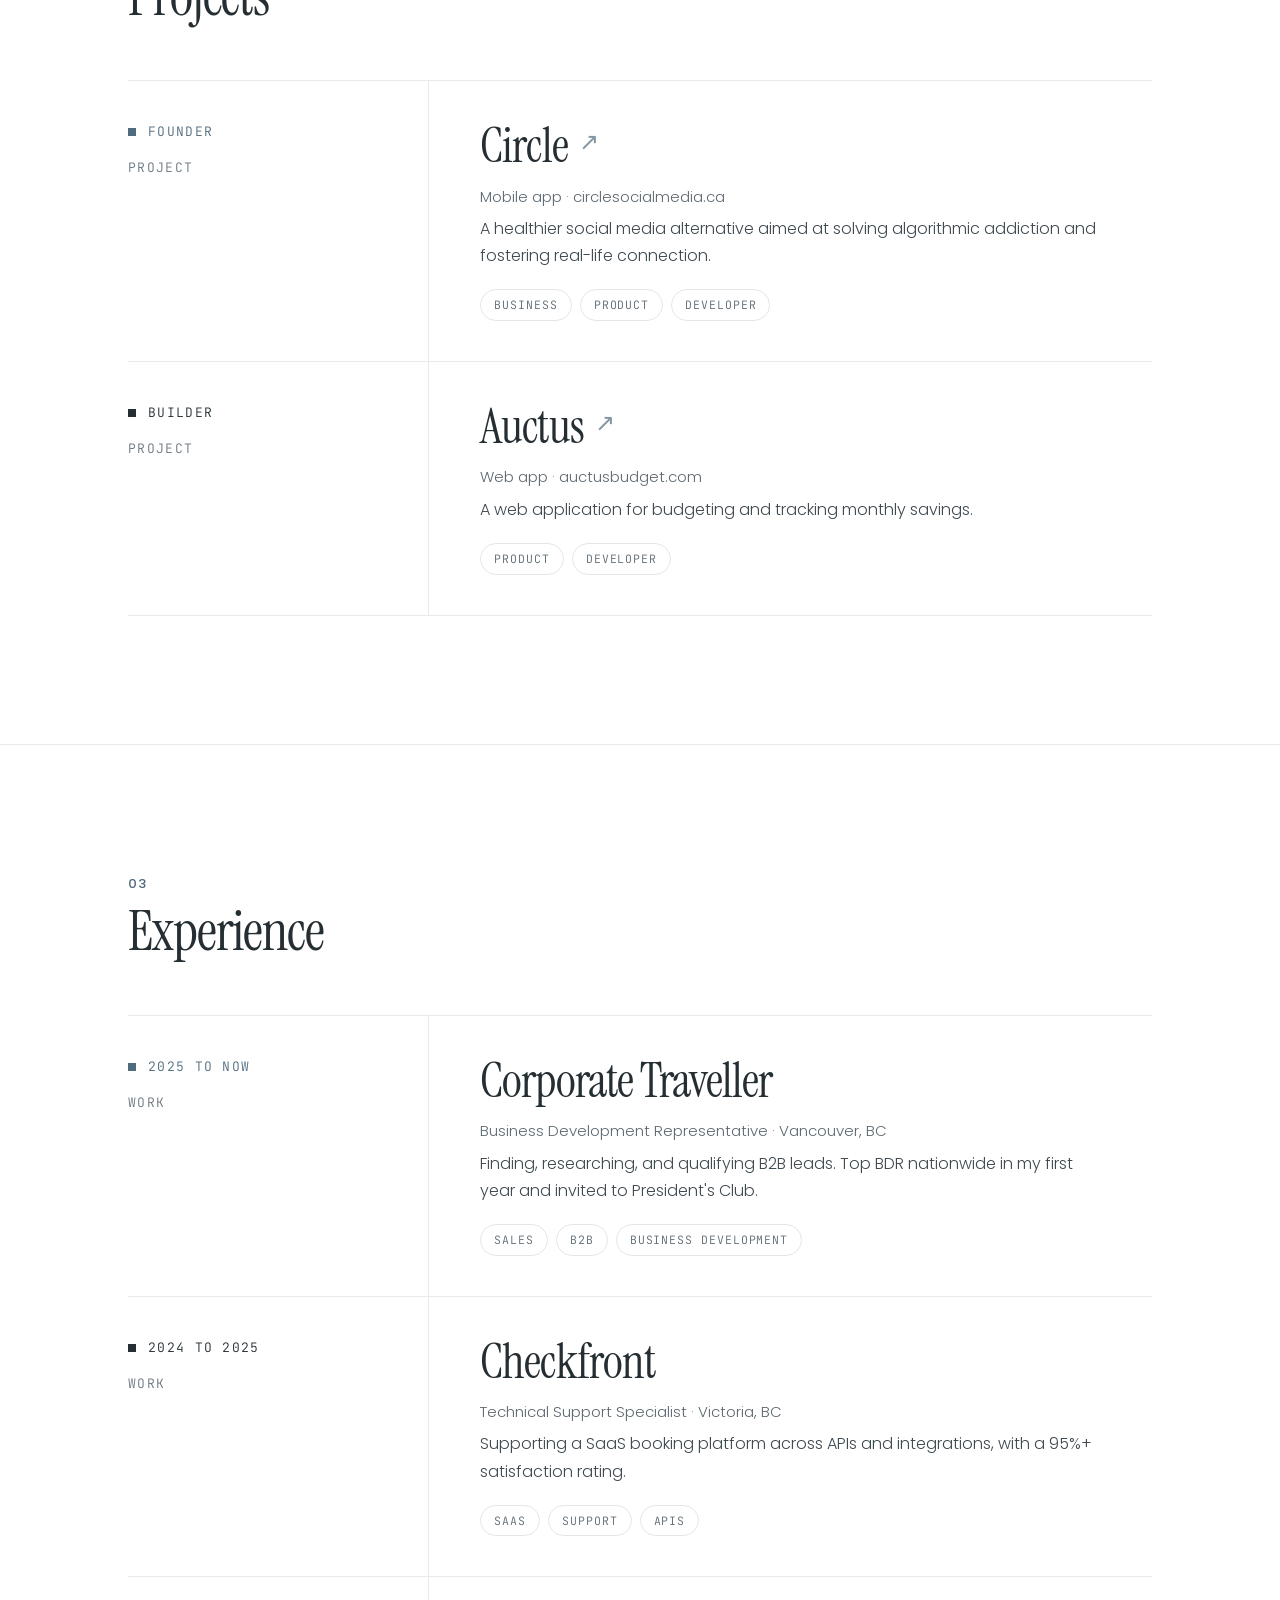
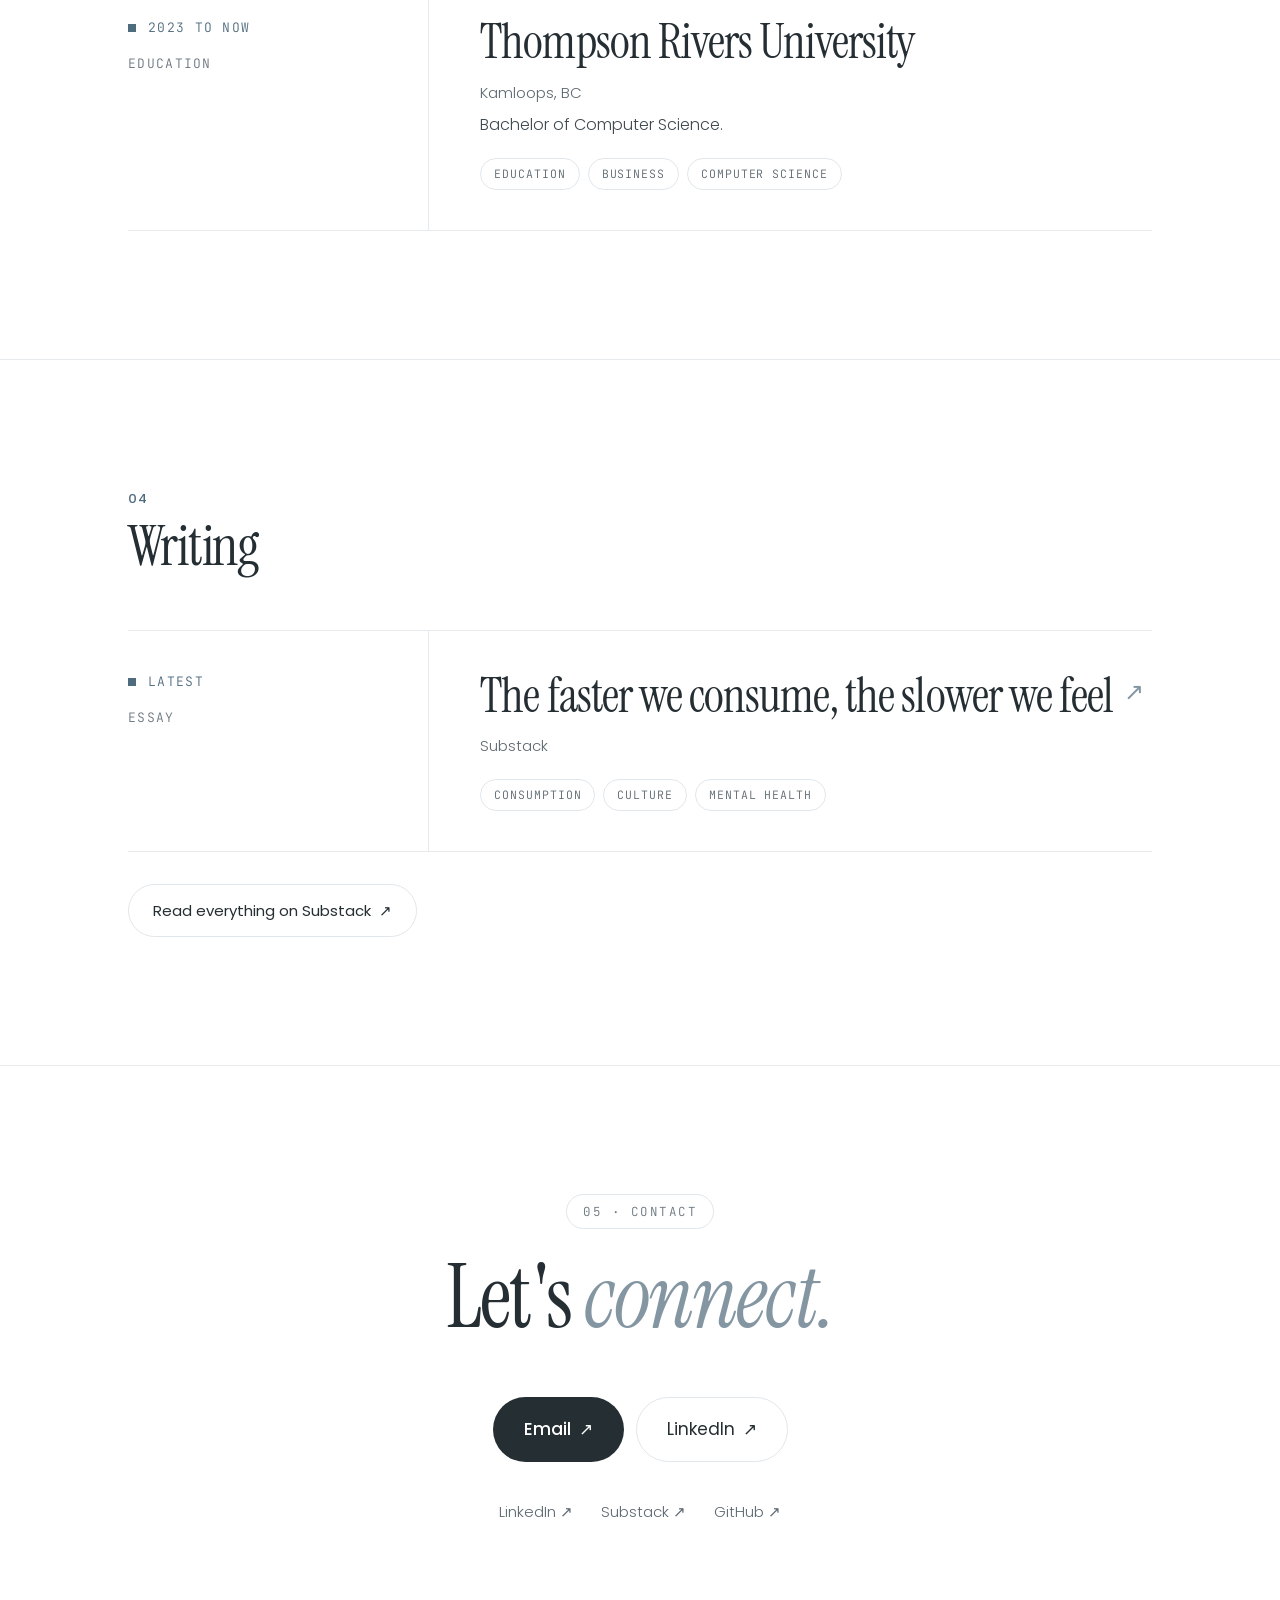
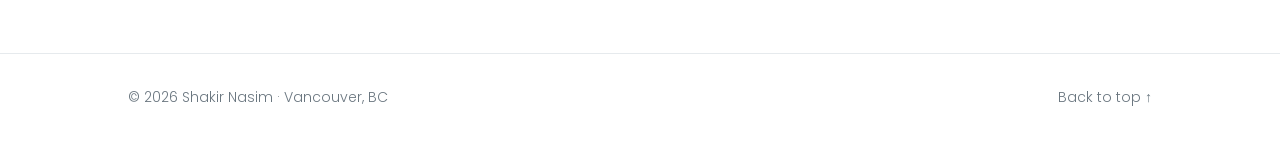
==== commit 9948ab7c: "Add Muse page with Books, Articles and Pursuits - New standalone muse.html linked from the nav on ev" ====
--- a/index.html
+++ b/index.html
@@ -21,7 +21,7 @@
   <link rel="preconnect" href="https://fonts.googleapis.com" />
   <link rel="preconnect" href="https://fonts.gstatic.com" crossorigin />
   <link href="https://fonts.googleapis.com/css2?family=Instrument+Serif:ital@0;1&family=Poppins:wght@300;400;500;600&family=JetBrains+Mono:wght@400;500&display=swap" rel="stylesheet" />
-  <link rel="stylesheet" href="styles.css?v=10" />
+  <link rel="stylesheet" href="styles.css?v=11" />
 
   <!-- Apply saved theme before paint to avoid a flash -->
   <script>
@@ -41,6 +41,7 @@
           <li><a href="#work">Work</a></li>
           <li><a href="#writing">Writing</a></li>
           <li><a href="#contact">Contact</a></li>
+          <li><a href="/muse.html">Muse</a></li>
         </ul>
       </nav>
       <button class="theme-toggle" type="button" aria-label="Toggle dark mode">
@@ -245,6 +246,6 @@
     </div>
   </footer>
 
-  <script src="script.js?v=10" defer></script>
+  <script src="script.js?v=11" defer></script>
 </body>
 </html>
--- a/styles.css
+++ b/styles.css
@@ -441,6 +441,29 @@
 .entry__meta { margin-top: 12px; font-size: 15px; color: var(--muted); }
 .entry__desc { margin-top: 6px; max-width: 62ch; color: var(--body); }
 
+/* Compact rows (Muse page) */
+.ledger--compact .entry__side { padding: 24px 24px 24px 0; gap: 10px; }
+.ledger--compact .entry__main { padding-top: 24px; padding-bottom: 24px; }
+.ledger--compact .entry__title { font-size: clamp(26px, 2.8vw, 34px); }
+.ledger--compact .entry__meta { margin-top: 8px; }
+.ledger--compact .chips { margin-top: 14px; }
+
+/* Standalone page header (Muse) */
+.page-head { padding: 180px 0 clamp(64px, 9vw, 104px); }
+.page-head__title {
+  font-family: var(--serif);
+  font-size: clamp(64px, 10vw, 140px);
+  line-height: 0.95;
+  letter-spacing: -0.035em;
+  color: var(--ink);
+}
+.page-head__lede {
+  margin-top: 24px;
+  font-size: clamp(20px, 2.1vw, 24px);
+  line-height: 1.45;
+  color: var(--body);
+}
+
 /* Outlined tag pills */
 .chips {
   display: flex;
@@ -568,6 +591,9 @@
     border-right: 0;
   }
   .entry__main { padding: 16px 0 28px; }
+  .ledger--compact .entry__side { padding: 20px 0 0; }
+  .ledger--compact .entry__main { padding: 10px 0 20px; }
+  .page-head { padding-top: 168px; }
 }
 
 @media (max-width: 700px) {
@@ -592,11 +618,17 @@
     border-radius: 24px;
   }
   .nav__inner > nav { order: 3; flex-basis: 100%; }
-  .nav__links { justify-content: space-between; }
-  .nav__links a { padding: 6px 10px; font-size: 13px; }
+  .nav__links { flex-wrap: wrap; justify-content: space-between; gap: 0; }
+  .nav__links a { padding: 6px 7px; font-size: 12.5px; }
   .footer__inner { flex-direction: column; }
   .hero__meta { gap: 8px; font-size: 13.5px; }
   .btn--lg { padding: 14px 22px; font-size: 15px; }
+}
+
+/* Very narrow phones: the menu may wrap to a third line */
+@media (max-width: 370px) {
+  .nav__links { justify-content: center; }
+  .hero, .page-head { padding-top: 200px; }
 }
 
 @media (prefers-reduced-motion: reduce) {
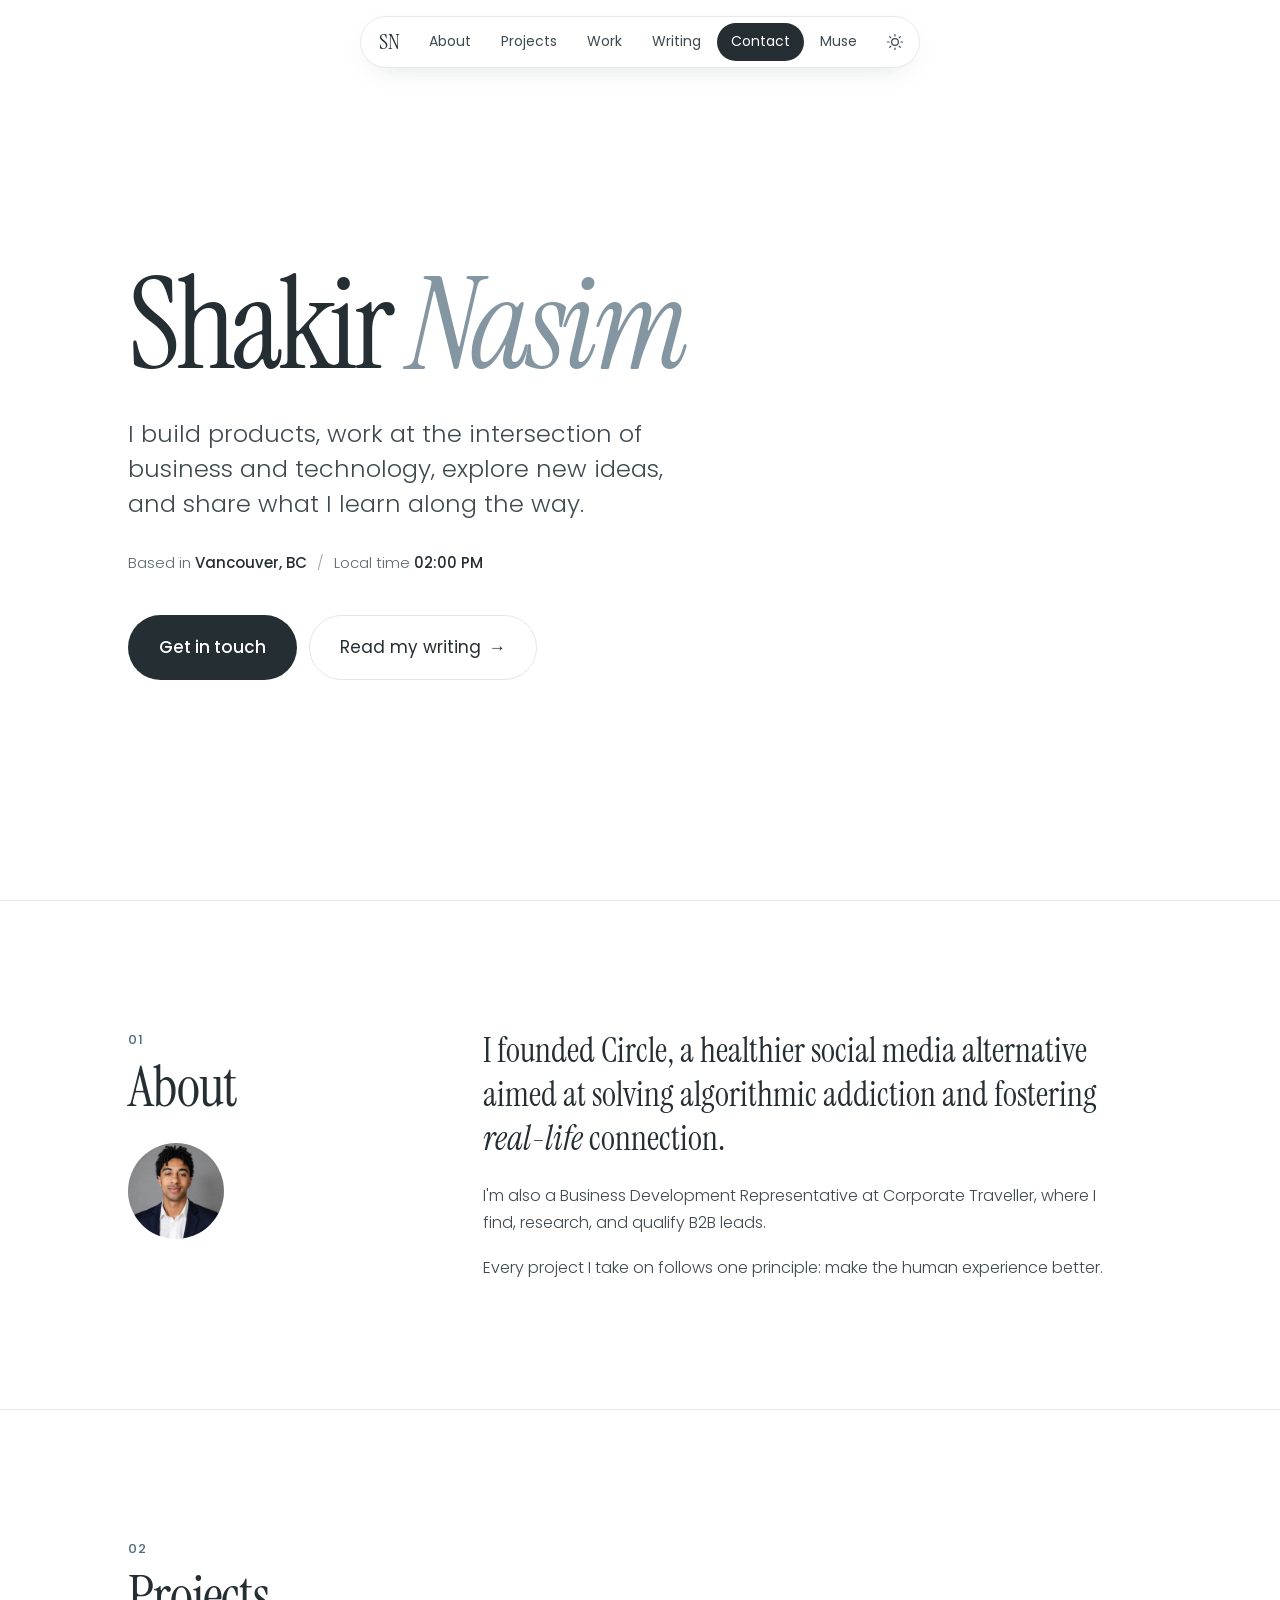
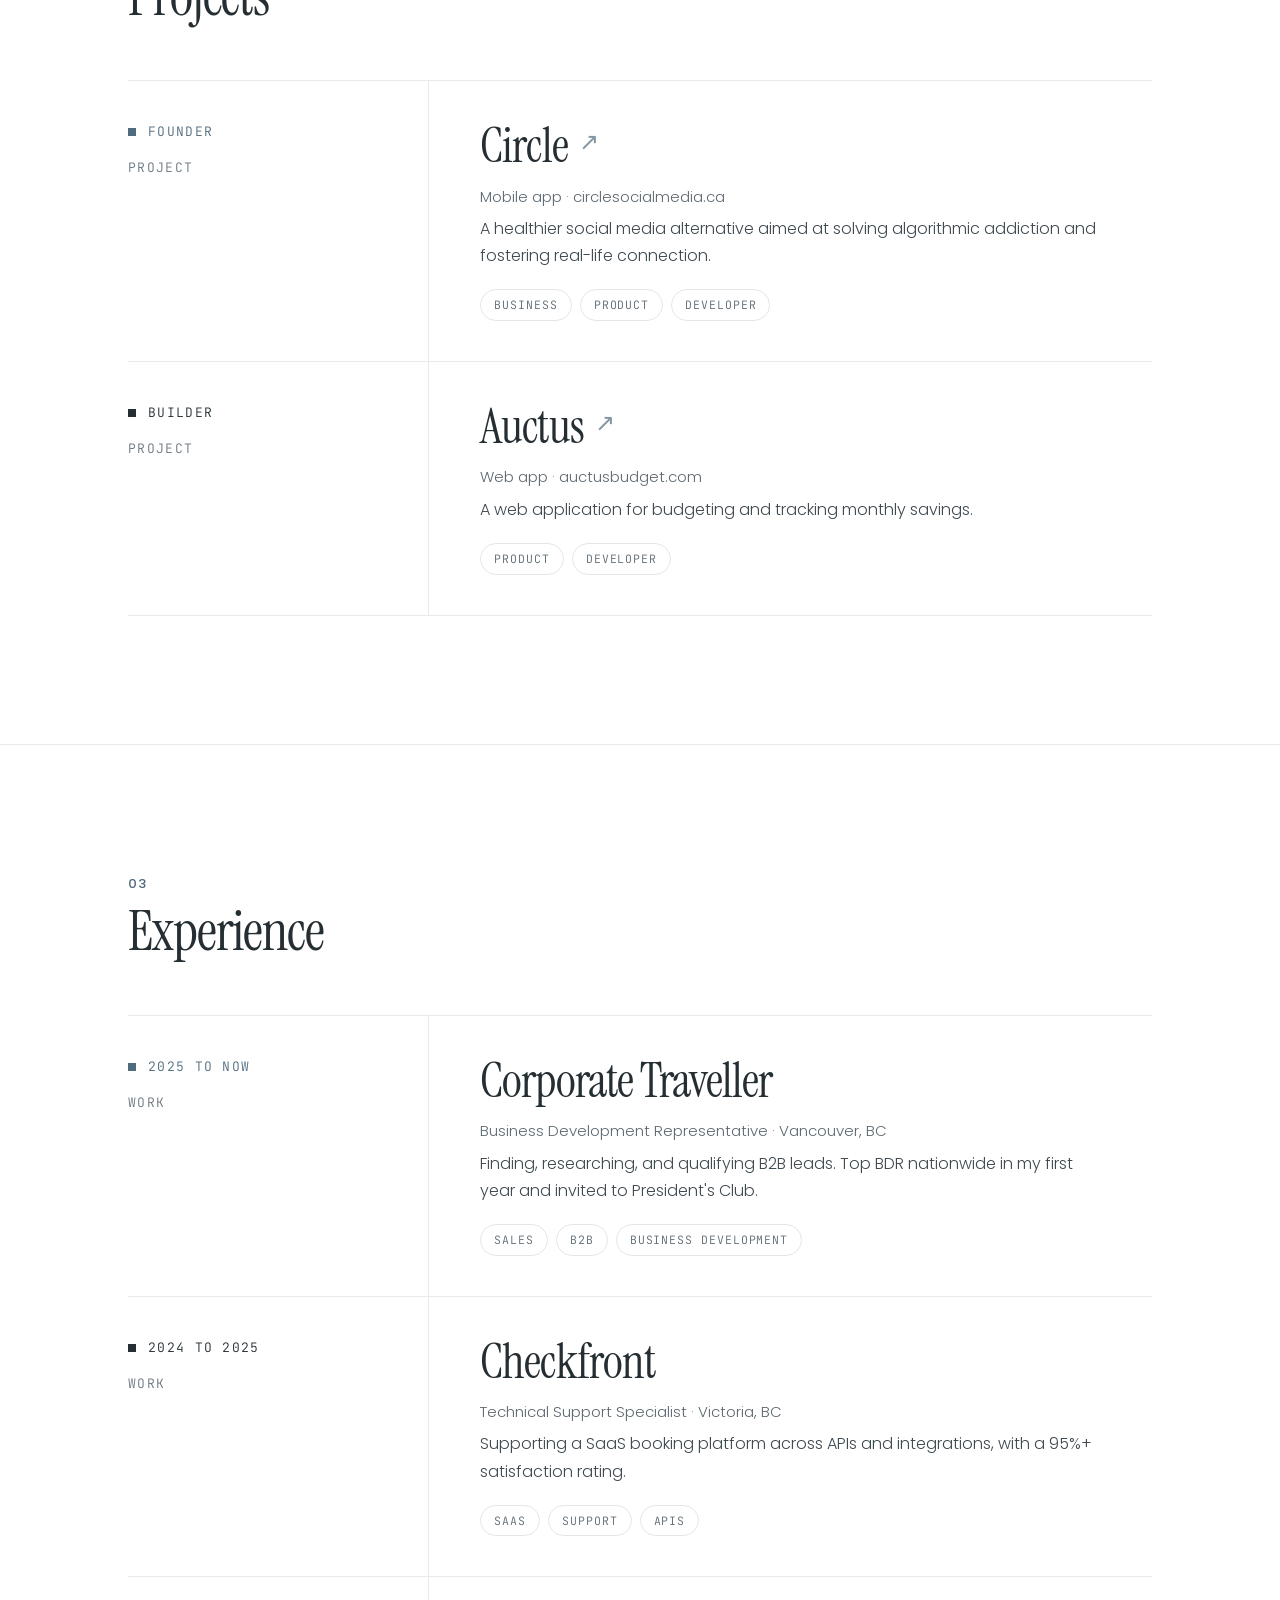
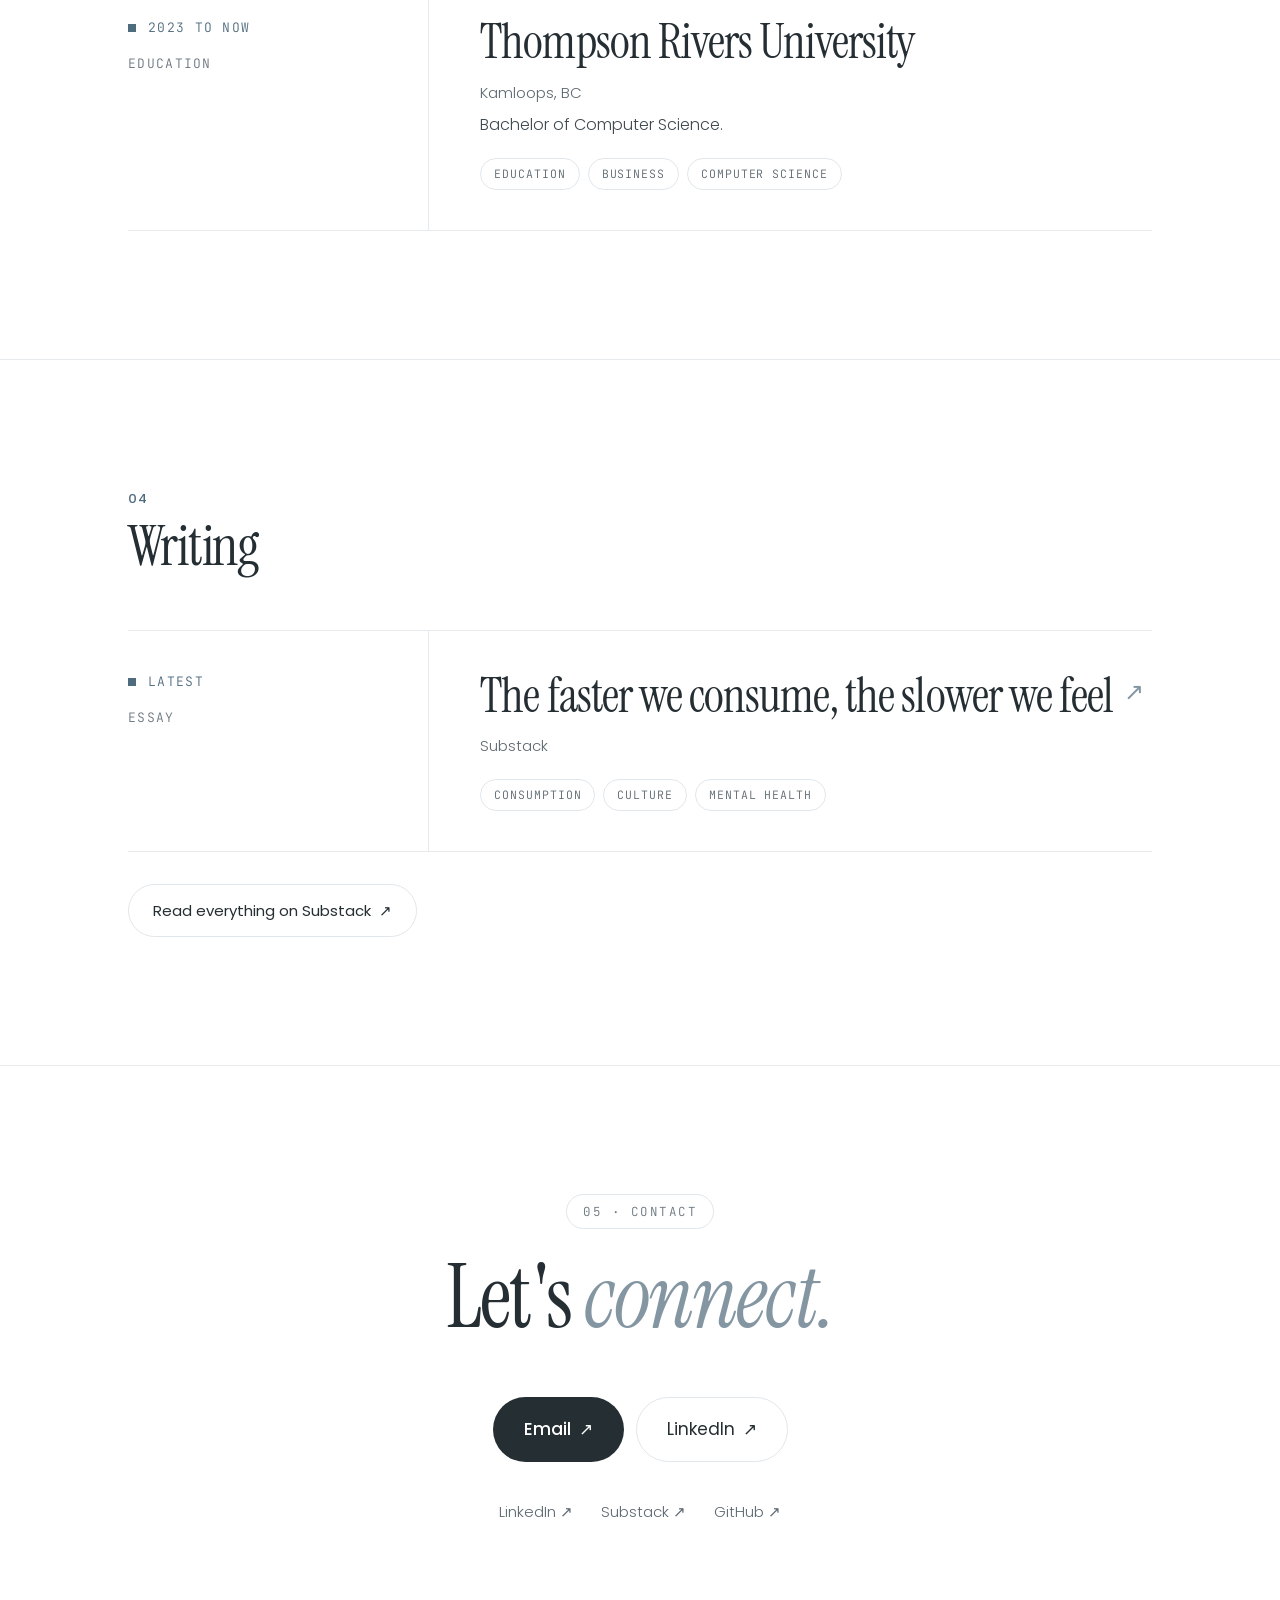
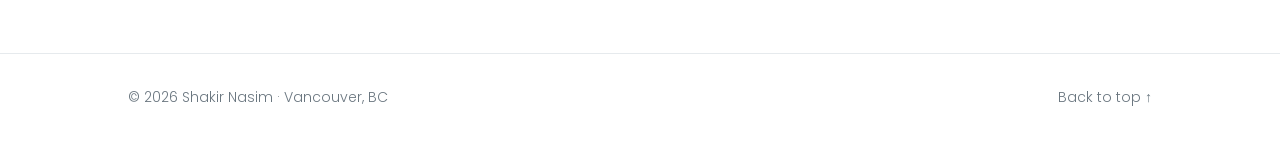
==== commit 7e176bd7: "Update hero intro copy Co-Authored-By: Claude Opus 5.5 <noreply@anthropic.com> Claude-Session: https" ====
--- a/index.html
+++ b/index.html
@@ -4,7 +4,7 @@
   <meta charset="utf-8" />
   <meta name="viewport" content="width=device-width, initial-scale=1" />
   <title>Shakir Nasim</title>
-  <meta name="description" content="Shakir Nasim — founder of Circle, based in Vancouver, BC. Building products, writing about modern life." />
+  <meta name="description" content="Shakir Nasim — founder of Circle, based in Vancouver, BC. Building products at the intersection of business and technology." />
   <meta name="theme-color" content="#ffffff" media="(prefers-color-scheme: light)" />
   <meta name="theme-color" content="#3F484F" media="(prefers-color-scheme: dark)" />
   <link rel="canonical" href="https://shakirnasim.com/" />
@@ -21,7 +21,7 @@
   <link rel="preconnect" href="https://fonts.googleapis.com" />
   <link rel="preconnect" href="https://fonts.gstatic.com" crossorigin />
   <link href="https://fonts.googleapis.com/css2?family=Instrument+Serif:ital@0;1&family=Poppins:wght@300;400;500;600&family=JetBrains+Mono:wght@400;500&display=swap" rel="stylesheet" />
-  <link rel="stylesheet" href="styles.css?v=11" />
+  <link rel="stylesheet" href="styles.css?v=13" />
 
   <!-- Apply saved theme before paint to avoid a flash -->
   <script>
@@ -35,7 +35,7 @@
     <div class="nav__inner">
       <a class="nav__mark" href="#top" aria-label="Home">SN</a>
       <nav aria-label="Primary">
-        <ul class="nav__links">
+        <ul class="nav__links" id="nav-links">
           <li><a href="#about">About</a></li>
           <li><a href="#projects">Projects</a></li>
           <li><a href="#work">Work</a></li>
@@ -44,6 +44,10 @@
           <li><a href="/muse.html">Muse</a></li>
         </ul>
       </nav>
+      <button class="nav__menu" type="button" aria-label="Open menu" aria-expanded="false" aria-controls="nav-links">
+        <svg class="icon-menu" viewBox="0 0 24 24" aria-hidden="true"><path d="M4 7h16M4 12h16M4 17h16"/></svg>
+        <svg class="icon-close" viewBox="0 0 24 24" aria-hidden="true"><path d="M6 6l12 12M18 6L6 18"/></svg>
+      </button>
       <button class="theme-toggle" type="button" aria-label="Toggle dark mode">
         <svg class="icon-sun" viewBox="0 0 24 24" aria-hidden="true"><circle cx="12" cy="12" r="4.5"/><path d="M12 2v2M12 20v2M4.9 4.9l1.4 1.4M17.7 17.7l1.4 1.4M2 12h2M20 12h2M4.9 19.1l1.4-1.4M17.7 6.3l1.4-1.4"/></svg>
         <svg class="icon-moon" viewBox="0 0 24 24" aria-hidden="true"><path d="M20.5 14.5A8.5 8.5 0 0 1 9.5 3.5a8.5 8.5 0 1 0 11 11Z"/></svg>
@@ -59,8 +63,8 @@
           Shakir <em>Nasim</em>
         </h1>
         <p class="hero__lede reveal">
-          I build products people actually want to use, and write about
-          how we live, work, and consume.
+          I build products, work at the intersection of business and technology,
+          explore new ideas, and share what I learn along the way.
         </p>
         <div class="hero__meta reveal">
           <span>Based in <strong>Vancouver, BC</strong></span>
@@ -246,6 +250,6 @@
     </div>
   </footer>
 
-  <script src="script.js?v=11" defer></script>
+  <script src="script.js?v=12" defer></script>
 </body>
 </html>
--- a/styles.css
+++ b/styles.css
@@ -263,6 +263,33 @@
   stroke-linecap: round;
   stroke-linejoin: round;
 }
+/* Hamburger (phones only) */
+.nav__menu {
+  display: none;
+  place-items: center;
+  width: 36px;
+  height: 36px;
+  margin-left: auto;
+  border: 0;
+  border-radius: 50%;
+  background: transparent;
+  color: var(--nav-link);
+  cursor: pointer;
+  transition: color 0.25s, background-color 0.25s;
+}
+.nav__menu:hover { color: var(--ink); background: var(--nav-hover); }
+.nav__menu svg {
+  width: 20px;
+  height: 20px;
+  fill: none;
+  stroke: currentColor;
+  stroke-width: 1.6;
+  stroke-linecap: round;
+}
+.icon-close { display: none; }
+.nav.is-open .icon-menu { display: none; }
+.nav.is-open .icon-close { display: block; }
+
 .icon-moon { display: none; }
 :root[data-theme="dark"] .icon-sun { display: none; }
 :root[data-theme="dark"] .icon-moon { display: block; }
@@ -292,7 +319,7 @@
 
 .hero__lede {
   margin-top: 32px;
-  max-width: 30ch;
+  max-width: 38ch;
   font-size: clamp(20px, 2.1vw, 24px);
   line-height: 1.45;
   color: var(--body);
@@ -593,7 +620,6 @@
   .entry__main { padding: 16px 0 28px; }
   .ledger--compact .entry__side { padding: 20px 0 0; }
   .ledger--compact .entry__main { padding: 10px 0 20px; }
-  .page-head { padding-top: 168px; }
 }
 
 @media (max-width: 700px) {
@@ -602,33 +628,38 @@
   :root { --hero-grad: linear-gradient(105deg, #3f484f 0%, #4b565f 50%, #58646e 100%); }
   .hero {
     min-height: 0;
-    padding: 168px 0 72px;
+    padding-bottom: 72px;
   }
+}
+
+/* Phones and small tablets: SN, hamburger and theme toggle in one row;
+   the links drop down inside the pill when the menu is open. */
+@media (max-width: 640px) {
+  .nav__inner {
+    flex-wrap: wrap;
+    width: 100%;
+    max-width: 440px;
+    gap: 2px;
+    padding: 6px 6px 6px 18px;
+    border-radius: 26px;
+  }
+  .nav__menu { display: grid; }
+  .nav__inner > nav { order: 3; flex-basis: 100%; display: none; }
+  .nav.is-open .nav__inner > nav { display: block; }
+  .nav__links {
+    flex-direction: column;
+    gap: 2px;
+    padding: 8px 12px 10px 0;
+  }
+  .nav__links a { padding: 10px 14px; font-size: 16px; }
 }
 
 @media (max-width: 560px) {
   body { font-size: 15px; }
-  /* Nav wraps: mark + toggle on top, links below */
-  .nav__inner {
-    flex-wrap: wrap;
-    justify-content: space-between;
-    width: 100%;
-    max-width: 440px;
-    padding: 6px 6px 8px 16px;
-    border-radius: 24px;
-  }
-  .nav__inner > nav { order: 3; flex-basis: 100%; }
-  .nav__links { flex-wrap: wrap; justify-content: space-between; gap: 0; }
-  .nav__links a { padding: 6px 7px; font-size: 12.5px; }
   .footer__inner { flex-direction: column; }
   .hero__meta { gap: 8px; font-size: 13.5px; }
   .btn--lg { padding: 14px 22px; font-size: 15px; }
-}
-
-/* Very narrow phones: the menu may wrap to a third line */
-@media (max-width: 370px) {
-  .nav__links { justify-content: center; }
-  .hero, .page-head { padding-top: 200px; }
+  .hero, .page-head { padding-top: 132px; }
 }
 
 @media (prefers-reduced-motion: reduce) {
